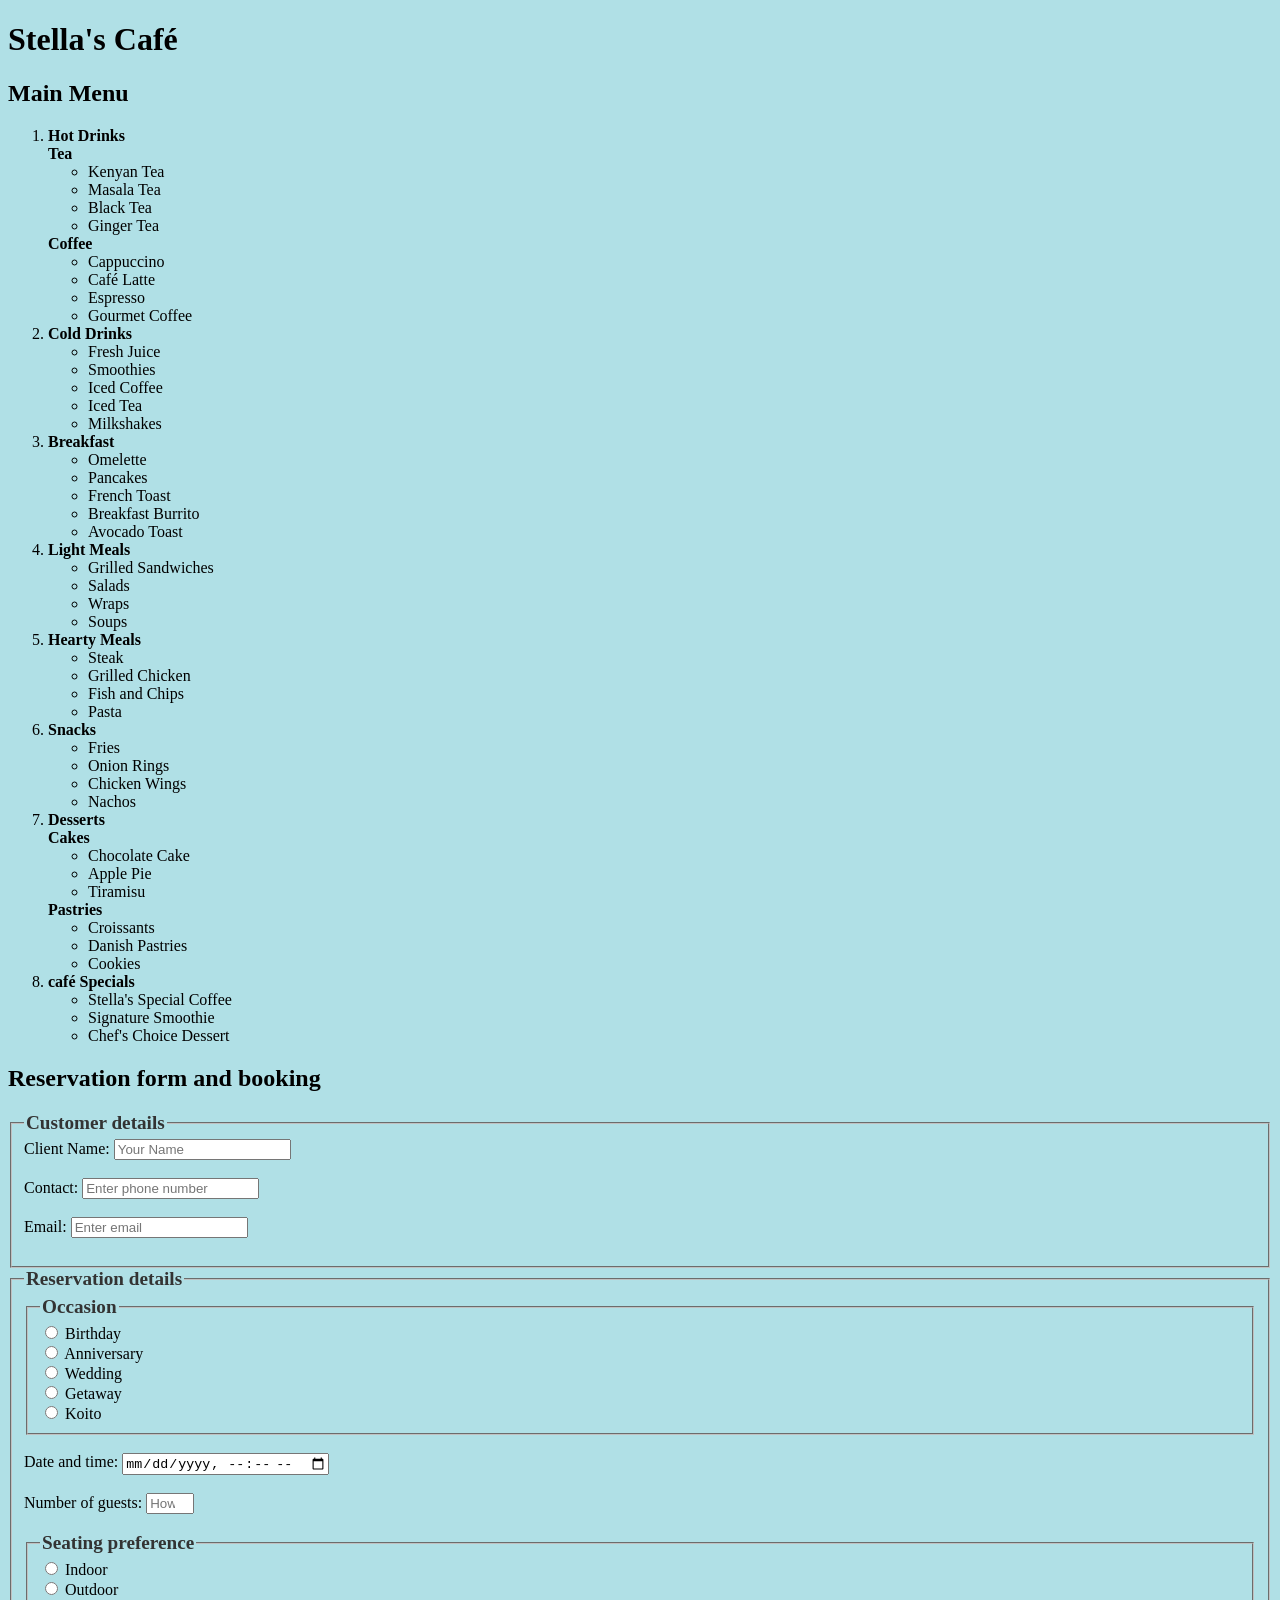
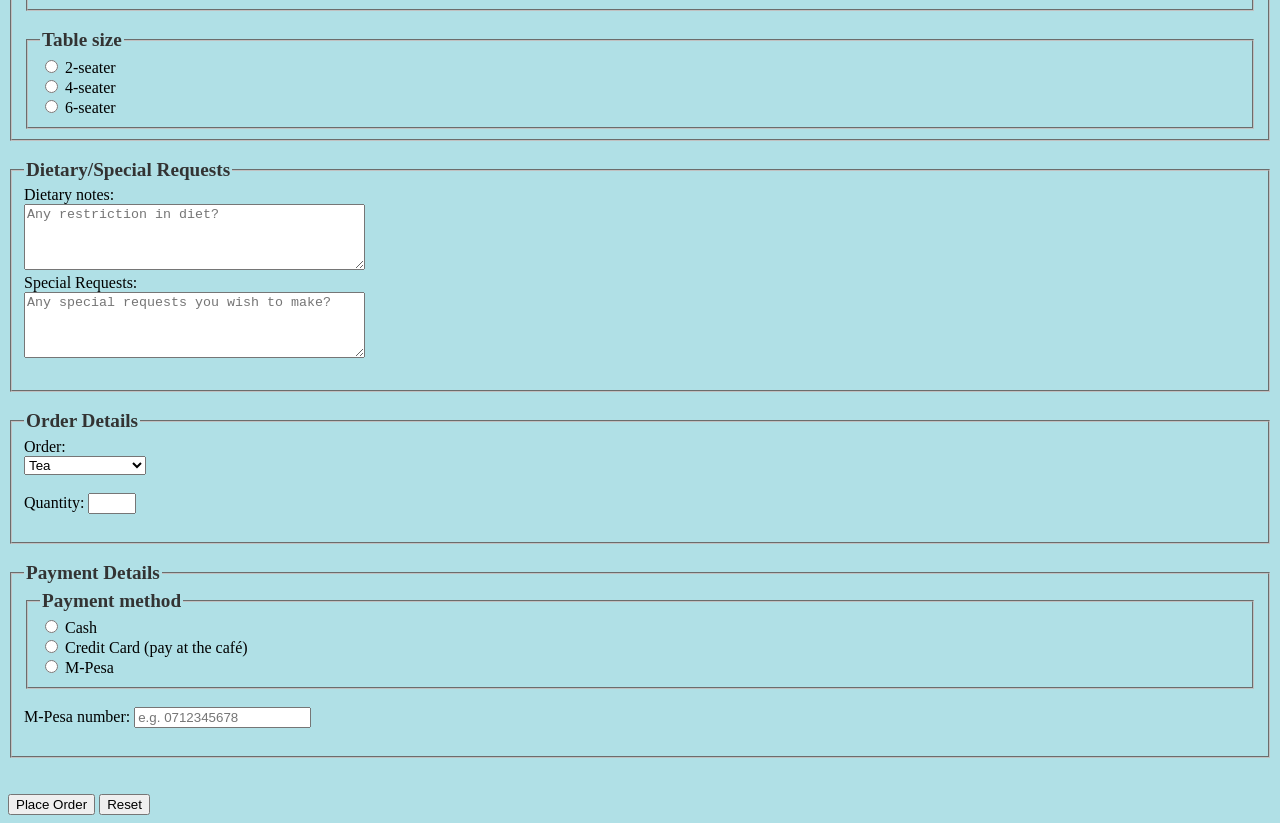
==== MY FIRST WEB/menu.html @ c6f03cbf "added the post method for security added the post method for security" ====
<!DOCTYPE html>
<html lang="en">
<head>
    <meta charset="UTF-8">
    <title>Café Menu</title>
    <link rel = 'stylesheet' href ='menu.css'>
</head>
<body style ="background-color: powderblue">
    <h1 style=" font-family: 'Times New Roman', Times, serif;"><b>Stella's Café</b></h1>
    <h2>Main Menu</h2>
    <ol>
        <li><b>Hot Drinks</b></li>
            <b>Tea</b>
                <ul>
                    <li>Kenyan Tea</li>
                    <li>Masala Tea</li>
                    <li>Black Tea</li>
                    <li>Ginger Tea</li>
                </ul>
            <b>Coffee</b>
                <ul>
                    <li>Cappuccino</li>
                    <li>Café Latte</li>
                    <li>Espresso</li>
                    <li>Gourmet Coffee</li>
                </ul>
        <li><b>Cold Drinks</b></li>
            <ul>
            <li>Fresh Juice</li>
            <li>Smoothies</li>
            <li>Iced Coffee</li>
            <li>Iced Tea</li>
            <li>Milkshakes</li>
            </ul>
        <li><b>Breakfast</b></li>
            <ul>
            <li>Omelette</li>
            <li>Pancakes</li>
            <li>French Toast</li>
            <li>Breakfast Burrito</li>
            <li>Avocado Toast</li>
            </ul>
        <li><b>Light Meals</b></li>
            <ul>
            <li>Grilled Sandwiches</li>
            <li>Salads</li>
            <li>Wraps</li>
            <li>Soups</li>
            </ul>
        <li><b>Hearty Meals</b></li>
            <ul>
            <li>Steak</li>
            <li>Grilled Chicken</li>
            <li>Fish and Chips</li>
            <li>Pasta</li>
            </ul>
        <li><b>Snacks</b></li>
            <ul>
            <li>Fries</li>
            <li>Onion Rings</li>
            <li>Chicken Wings</li>
            <li>Nachos</li>
            </ul>
        <li><b>Desserts</b></li>
          <b>Cakes</b>
            <ul>
            <li>Chocolate Cake</li>
            <li>Apple Pie</li>
            <li>Tiramisu</li>
            </ul>
          <b>Pastries</b>
            <ul>
            <li>Croissants</li>
            <li>Danish Pastries</li>
            <li>Cookies</li>
            </ul>
    
        <li><b>café Specials</b></li>
            <ul>
            <li>Stella's Special Coffee</li>
            <li>Signature Smoothie</li>
            <li>Chef's Choice Dessert</li>
            </ul>
    </ol>
<form method="POST" action="submit_reservation.php">

    <h2>Reservation form and booking</h2>

    <fieldset>
        <legend>Customer details</legend>
        <label for="uname">Client Name:</label>
        <input type="text" id="uname" name="uname" placeholder="Your Name" maxlength="100" required><br><br>

        <label for="contact">Contact:</label>
        <input type="tel" id="contact" name="contact" placeholder="Enter phone number" required><br><br>

        <label for="email">Email:</label>
        <input type="email" id="email" name="email" placeholder="Enter email"><br><br>
    </fieldset>

    <fieldset>
        <legend>Reservation details</legend>
        <fieldset>
            <legend>Occasion</legend>
            <input type="radio" id="birthday" name="occasion" value="birthday">
            <label for="birthday">Birthday</label><br>
            <input type="radio" id="anniversary" name="occasion" value="anniversary">
            <label for="anniversary">Anniversary</label><br>
            <input type="radio" id="wedding" name="occasion" value="wedding">
            <label for="wedding">Wedding</label><br>
            <input type="radio" id="getaway" name="occasion" value="getaway">
            <label for="getaway">Getaway</label><br>
            <input type="radio" id="koito" name="occasion" value="koito">
            <label for="koito">Koito</label><br>
        </fieldset>
        <br>
        <label for="datetime">Date and time:</label>
        <input type="datetime-local" id="datetime" name="datetime" required><br><br>

        <label for="guests">Number of guests:</label>
        <input type="number" id="guests" name="guests" placeholder="How many guests" min="1" max="50" required><br><br>

    
        <fieldset>
            <legend>Seating preference</legend>
            <input type="radio" id="indoor" name="seating" value="indoor">
            <label for="indoor">Indoor</label><br>
            <input type="radio" id="outdoor" name="seating" value="outdoor">
            <label for="outdoor">Outdoor</label><br>
        </fieldset>
        <br>

        <fieldset>
            <legend>Table size</legend>
            <input type="radio" id="seat2" name="table_size" value="2">
            <label for="seat2">2-seater</label><br>
            <input type="radio" id="seat4" name="table_size" value="4">
            <label for="seat4">4-seater</label><br>
            <input type="radio" id="seat6" name="table_size" value="6">
            <label for="seat6">6-seater</label><br>
        </fieldset>
    </fieldset>

    <br>

    <fieldset>
        <legend>Dietary/Special Requests</legend>
        <label for="dietary_notes">Dietary notes:</label><br>
        <textarea id="dietary_notes" name="dietary_notes" cols="40" rows="4" placeholder="Any restriction in diet?"></textarea><br>

        <label for="special_requests">Special Requests:</label><br>
        <textarea id="special_requests" name="special_requests" cols="40" rows="4" placeholder="Any special requests you wish to make?"></textarea><br><br>
    </fieldset>

    <br>

    <fieldset>
        <legend>Order Details</legend>
        <label for="order">Order:</label><br>
        <select name="order" id="order">
            <option value="tea">Tea</option>
            <option value="coffee">Coffee</option>
            <option value="hot_chocolate">Hot Chocolate</option>
            <option value="warm_milk">Warm Milk</option>
            <option value="fresh_juice">Fresh Juice</option>
            <option value="smoothies">Smoothies</option>
            <option value="iced_tea">Iced Tea</option>
            <option value="iced_coffee">Iced Coffee</option>
            <option value="milkshakes">Milkshakes</option>
            <option value="salad">Salad</option>
            <option value="omelette">Omelette</option>
            <option value="pancakes">Pancakes</option>
            <option value="french_toast">French Toast</option>
            <option value="breakfast_burrito">Breakfast Burrito</option>
            <option value="avocado_toast">Avocado Toast</option>
        </select><br><br>

        <label for="quantity">Quantity:</label>
        <input type="number" id="quantity" name="quantity" min="1" max="10"><br><br>
    </fieldset>

    <br>

    <fieldset>
        <legend>Payment Details</legend>

        
        <fieldset>
            <legend>Payment method</legend>
            <input type="radio" id="cash" name="payment_method" value="cash">
            <label for="cash">Cash</label><br>
            <input type="radio" id="credit_card" name="payment_method" value="credit_card">
            <label for="credit_card">Credit Card (pay at the café)</label><br>
            <input type="radio" id="mpesa" name="payment_method" value="mpesa">
            <label for="mpesa">M-Pesa</label><br>
        </fieldset>
        <br>

        
        <label for="mpesa_number">M-Pesa number:</label>
        <input type="tel" id="mpesa_number" name="mpesa_number" placeholder="e.g. 0712345678"
               maxlength="10" pattern="0[17][0-9]{8}"><br><br>
    </fieldset>

    <br><br>
    <input type="submit" value="Place Order">
    <button type="reset">Reset</button>
</form>
---- MY FIRST WEB/menu.css ----
fieldset legend{
    font-weight: bold;
    font-size: 1.2em;
    color: #333;
}
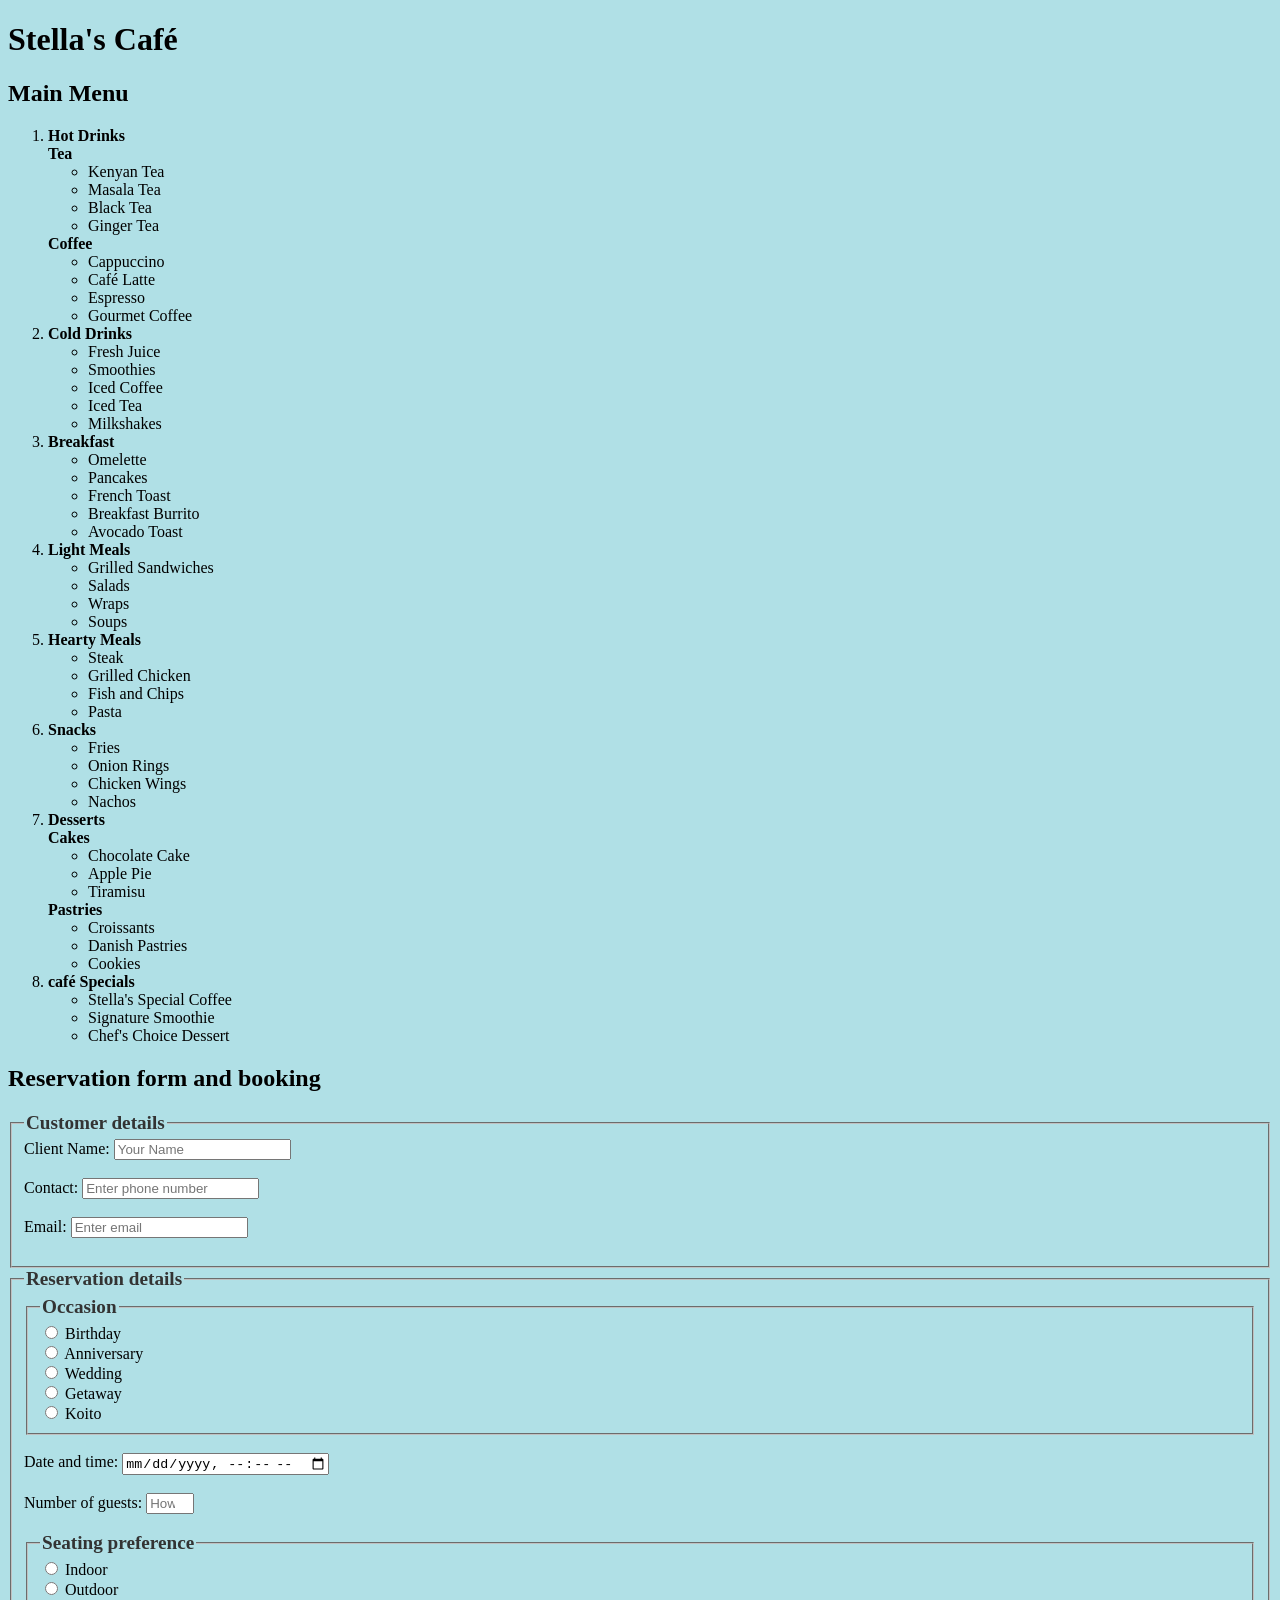
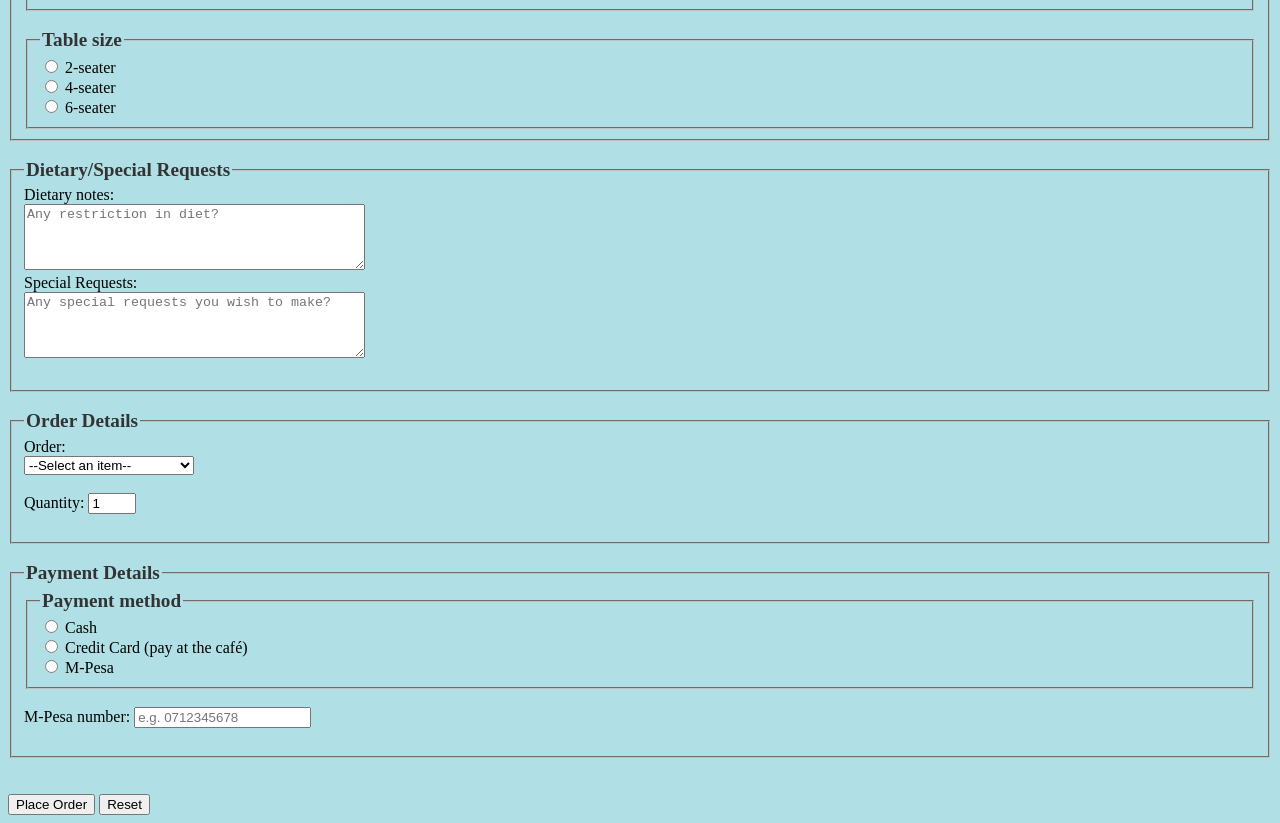
==== commit 79ce5ff4: "added an option reequire under the order form" ====
--- a/MY FIRST WEB/menu.html
+++ b/MY FIRST WEB/menu.html
@@ -157,26 +157,78 @@
     <fieldset>
         <legend>Order Details</legend>
         <label for="order">Order:</label><br>
-        <select name="order" id="order">
-            <option value="tea">Tea</option>
-            <option value="coffee">Coffee</option>
-            <option value="hot_chocolate">Hot Chocolate</option>
-            <option value="warm_milk">Warm Milk</option>
-            <option value="fresh_juice">Fresh Juice</option>
+        <select name="order" id="order" required>
+            <option value="">--Select an item--</option>
+            <optgroup label="Hot Drinks">
+                <option value="kenyan_tea">Kenyan Tea</option>
+                <option value="masala_tea">Masala Tea</option>
+                <option value="black_tea">Black Tea</option>
+                <option value="ginger_tea">Ginger Tea</option>
+                <option value="cappuccino">Cappuccino</option>
+                <option value="cafe_latte">Café Latte</option>
+                <option value="espresso">Espresso</option>
+                <option value="gourmet_coffee">Gourmet Coffee</option>
+                <option value ="hot_chocolate">Hot Chocolate</option>
+            </optgroup>
+            
+            <optgroup label="Cold Drinks">
+                <option value="fresh_juice">Fresh Juice</option>
             <option value="smoothies">Smoothies</option>
             <option value="iced_tea">Iced Tea</option>
             <option value="iced_coffee">Iced Coffee</option>
             <option value="milkshakes">Milkshakes</option>
+            </optgroup> 
+            
+            <optgroup label="Breakfast">
             <option value="salad">Salad</option>
             <option value="omelette">Omelette</option>
             <option value="pancakes">Pancakes</option>
             <option value="french_toast">French Toast</option>
             <option value="breakfast_burrito">Breakfast Burrito</option>
             <option value="avocado_toast">Avocado Toast</option>
+            </optgroup>
+            
+            <optgroup label="Light Meals">
+                <option value="grilled_sandwiches">Grilled Sandwiches</option>
+                <option value="salads">Salads</option>
+                <option value="wraps">Wraps</option>
+                <option value="soups">Soups</option>
+            </optgroup>
+            
+            <optgroup label="Hearty Meals">
+                <option value="steak">Steak</option>
+                <option value="grilled_chicken">Grilled Chicken</option>
+                <option value="fish_and_chips">Fish and Chips</option>
+                <option value="pasta">Pasta</option>
+            </optgroup>
+            
+            <optgroup label="Snacks">
+                <option value="fries">Fries</option>
+                <option value="onion_rings">Onion Rings</option>
+                <option value="chicken_wings">Chicken Wings</option>
+                <option value="nachos">Nachos</option>
+            </optgroup>
+            
+            <optgroup label="Desserts">
+                <option value="chocolate_cake">Chocolate Cake</option>
+                <option value="apple_pie">Apple Pie</option>
+                <option value="tiramisu">Tiramisu</option>
+                <option value="croissants">Croissants</option>
+                <option value="danish_pastries">Danish Pastries</option>
+                <option value="cookies">Cookies</option>
+
+            </optgroup>
+            
+            <optgroup label="Café Specials">
+                <option value="special_coffee">Stella's Special Coffee</option>
+                <option value="signature_smoothie">Signature Smoothie</option>
+                <option value="chefs_choice_dessert">Chef's Choice Dessert</option>
+            </optgroup>
+
         </select><br><br>
 
         <label for="quantity">Quantity:</label>
-        <input type="number" id="quantity" name="quantity" min="1" max="10"><br><br>
+        <input type="number" id="quantity" name="quantity" min="1" max="10" value="1"><br><br>
     </fieldset>
 
     <br>
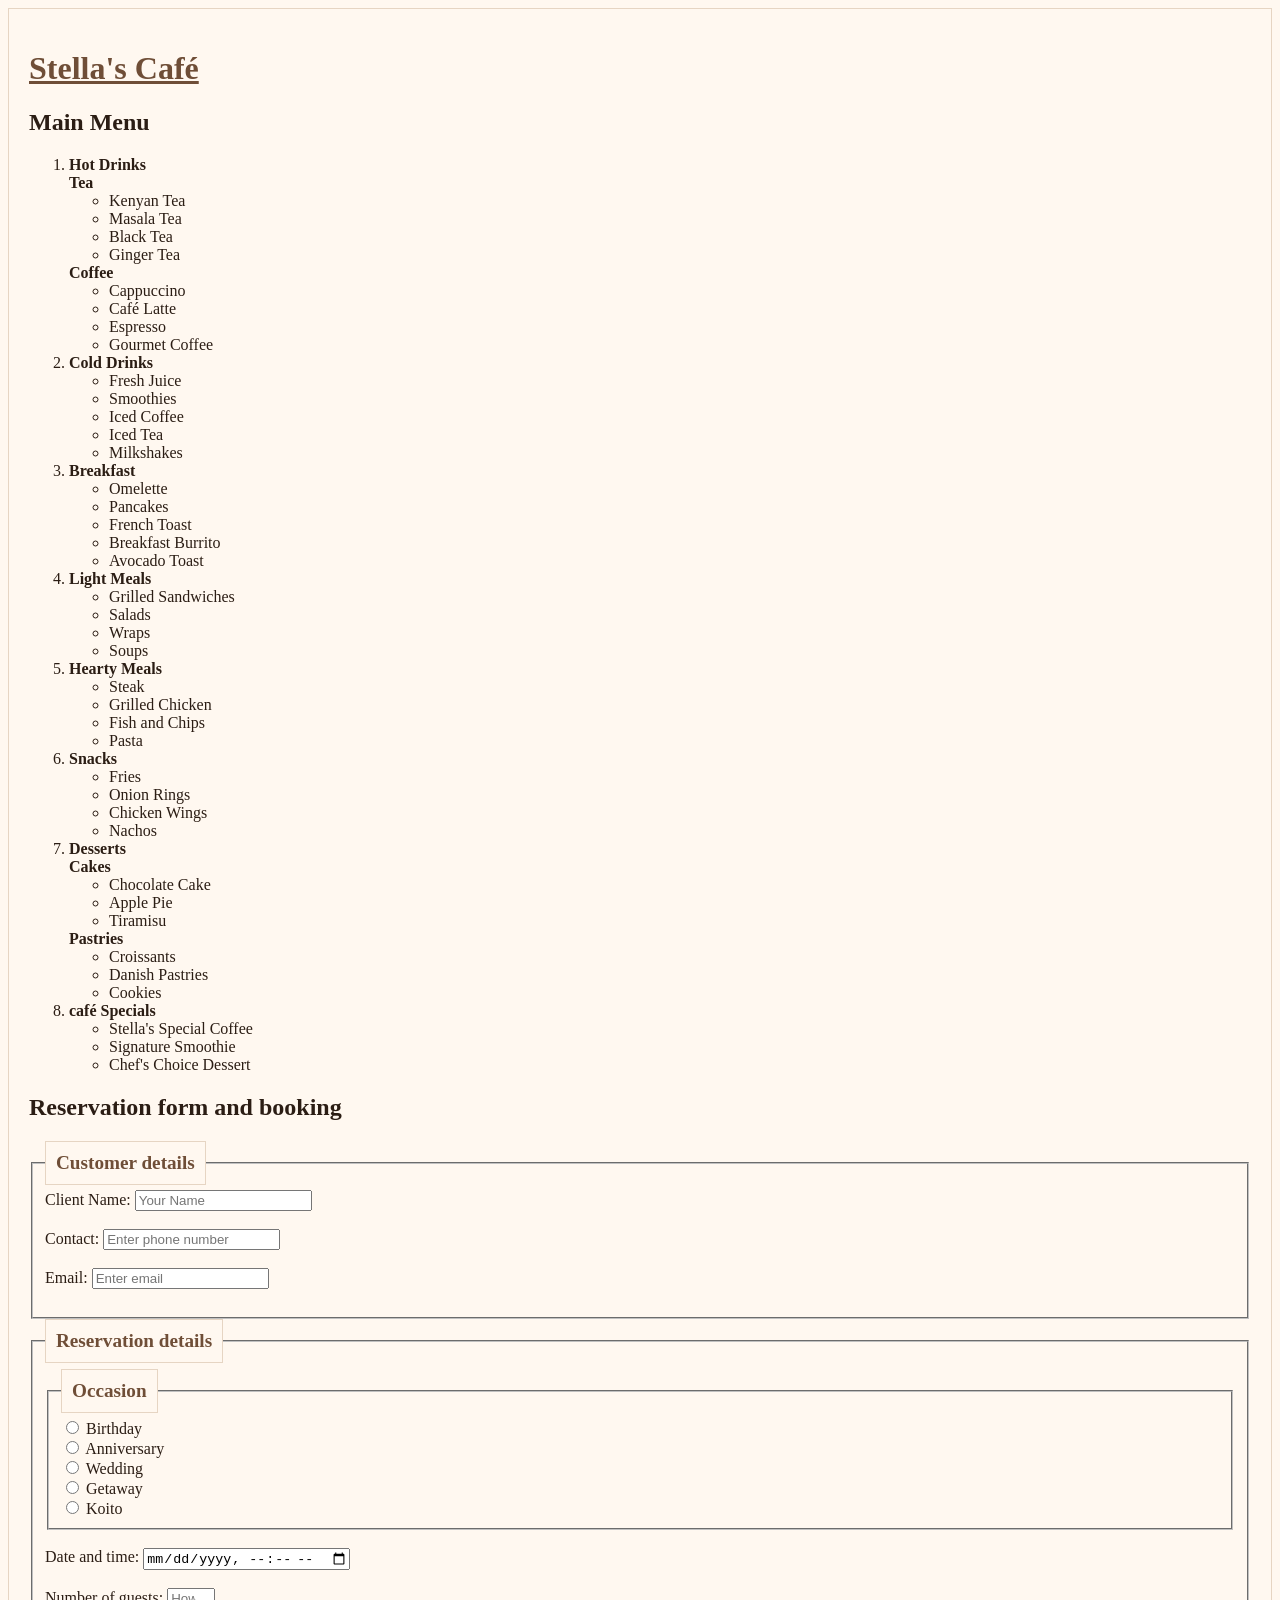
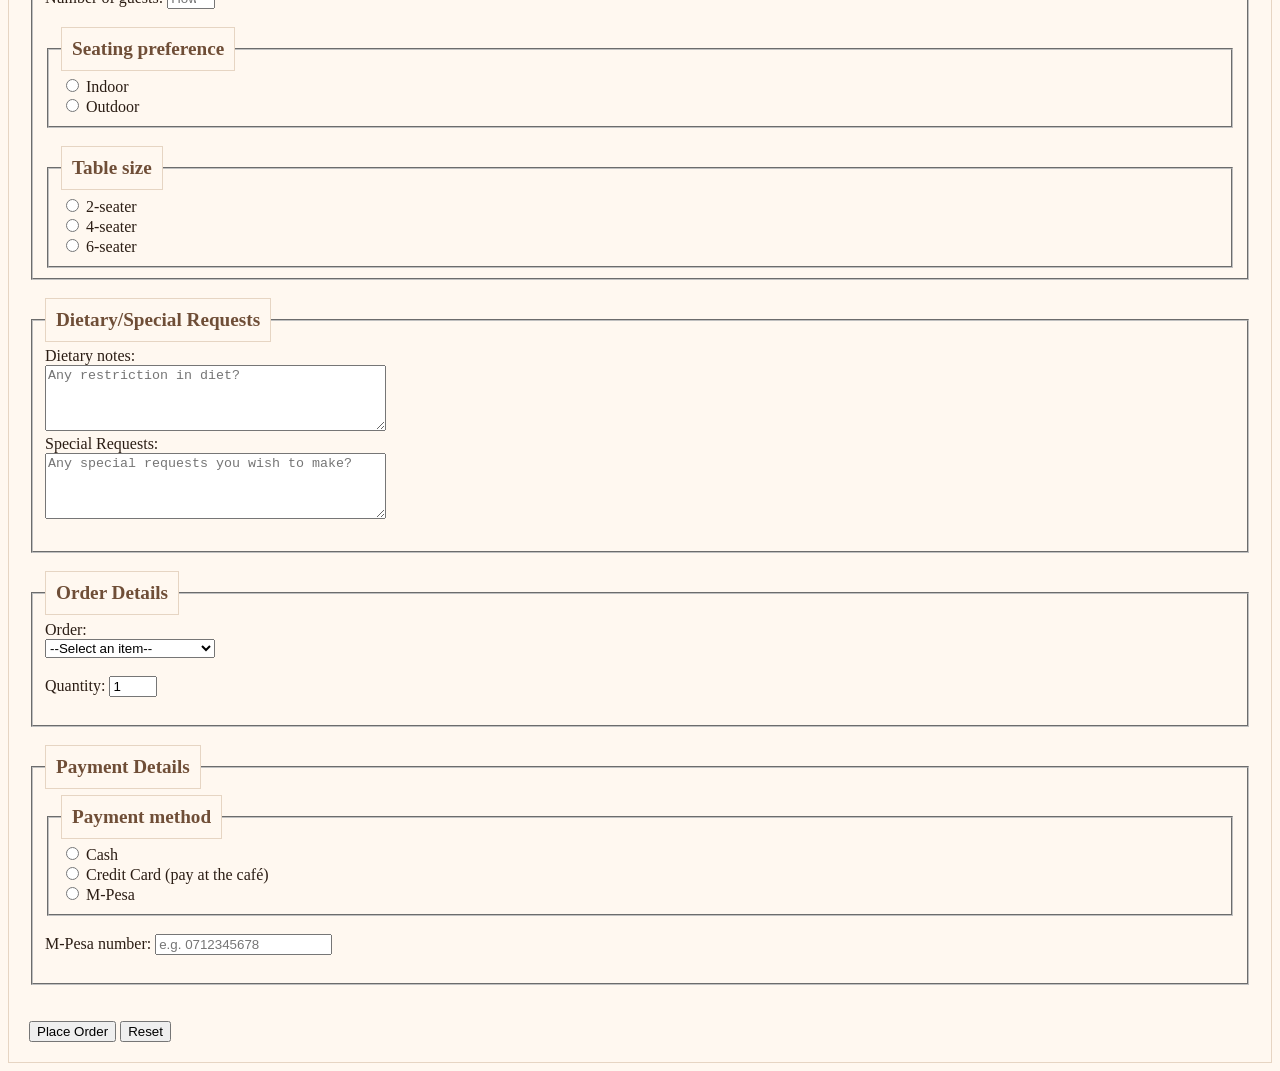
==== commit 080372ae: "started to build on css" ====
--- a/MY FIRST WEB/menu.html
+++ b/MY FIRST WEB/menu.html
@@ -5,8 +5,8 @@
     <title>Café Menu</title>
     <link rel = 'stylesheet' href ='menu.css'>
 </head>
-<body style ="background-color: powderblue">
-    <h1 style=" font-family: 'Times New Roman', Times, serif;"><b>Stella's Café</b></h1>
+<body class="body">
+    <h1 class="header"><b>Stella's Café</b></h1>
     <h2>Main Menu</h2>
     <ol>
         <li><b>Hot Drinks</b></li>
--- a/MY FIRST WEB/menu.css
+++ b/MY FIRST WEB/menu.css
@@ -2,4 +2,22 @@
     font-weight: bold;
     font-size: 1.2em;
     color: #333;
+    border: 1px solid #E6D5C3;
+    padding: 10px;
+    color: #6F4E37;
+    
+}
+.body{
+    background-color: #FFF8F0;
+    color: #2B1D14;
+    border: 1px solid #E6D5C3;
+    font-size: 16px;
+    padding: 20px;
+
+}
+.header{
+    color:#6F4E37;
+    text-decoration: underline;
+    font-family:Georgia, 'Times New Roman', Times, serif;
+
 }
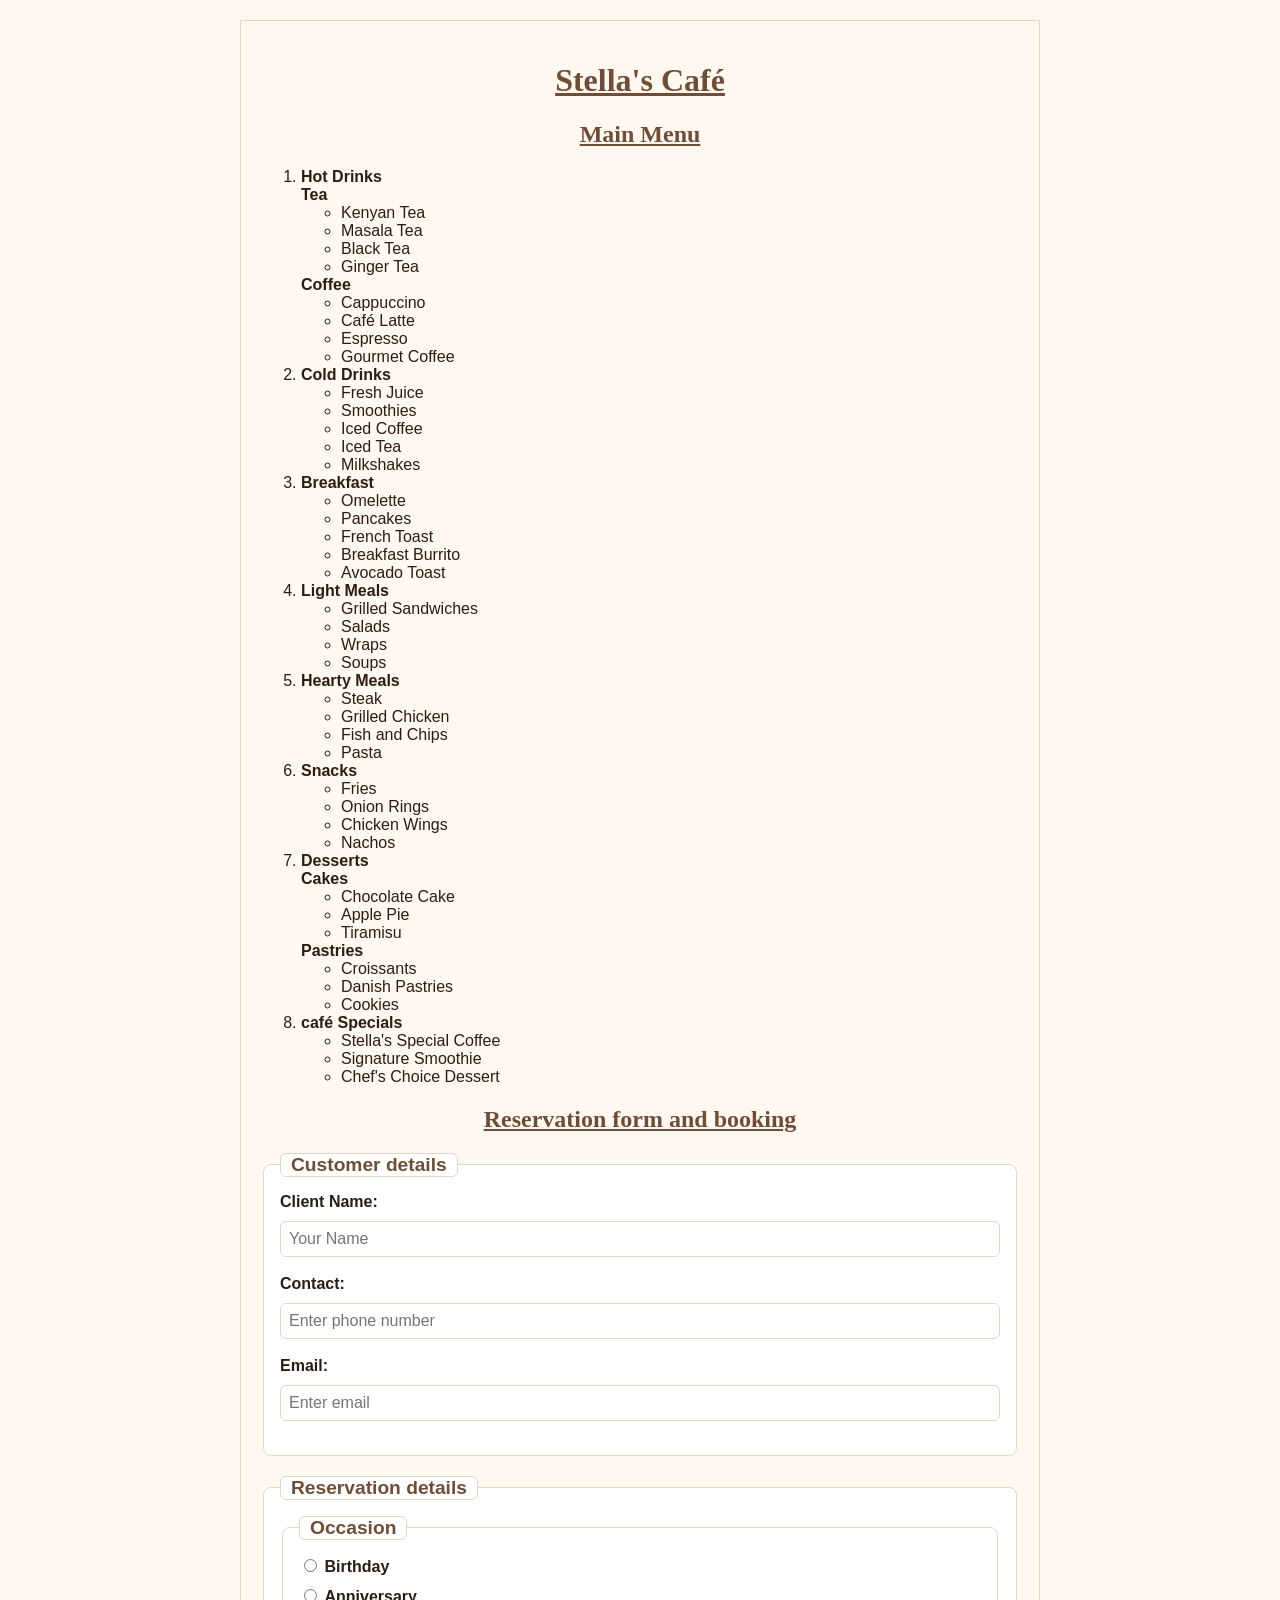
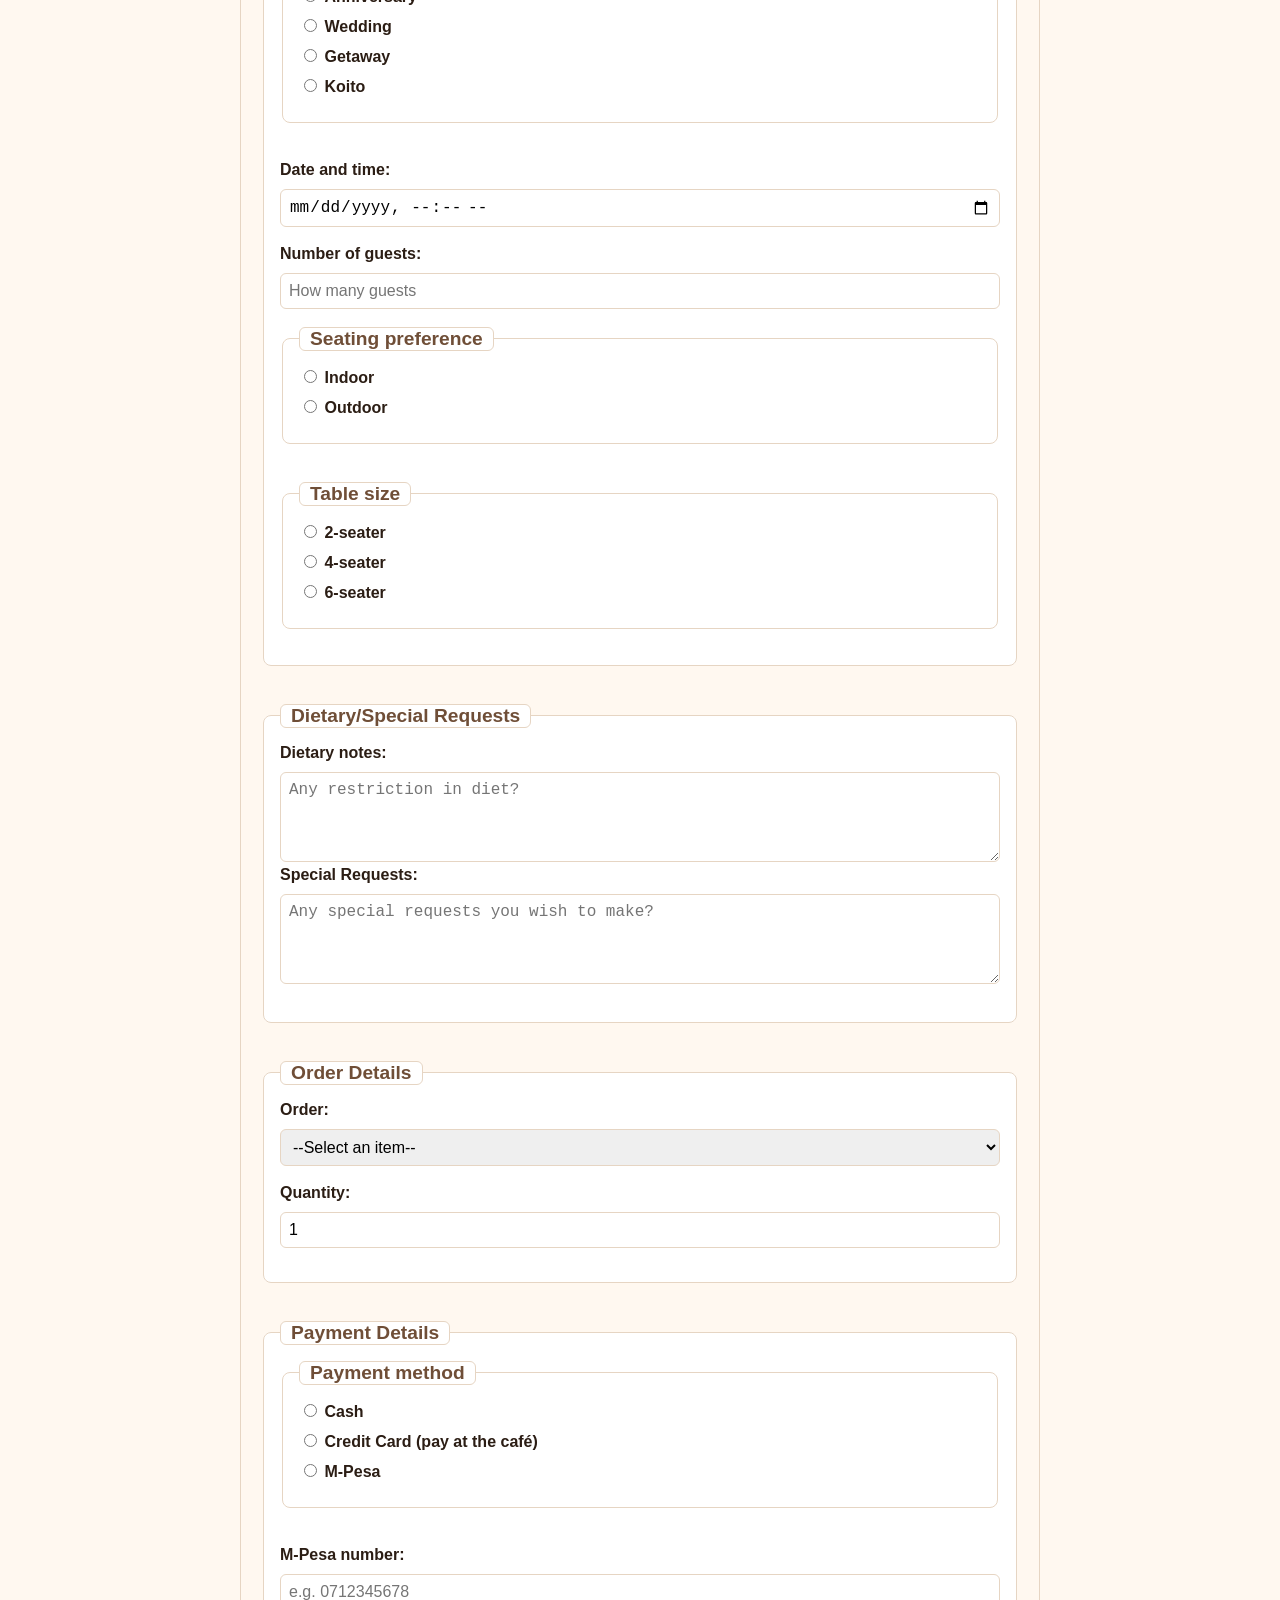
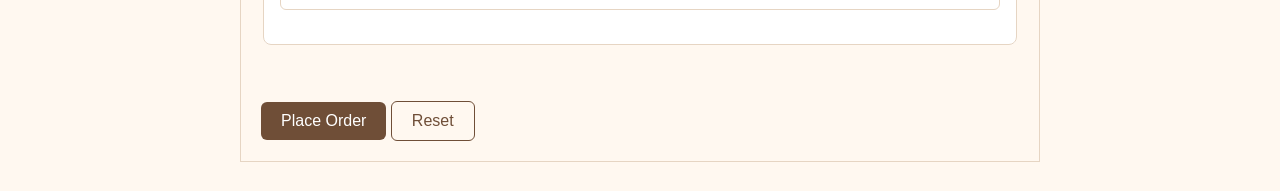
==== commit a1e0878e: "implemented more css syntaxes" ====
--- a/MY FIRST WEB/menu.html
+++ b/MY FIRST WEB/menu.html
@@ -5,8 +5,10 @@
     <title>Café Menu</title>
     <link rel = 'stylesheet' href ='menu.css'>
 </head>
-<body class="body">
-    <h1 class="header"><b>Stella's Café</b></h1>
+<body>
+    <header>
+        <h1><b>Stella's Café</b></h1>
+    </header>
     <h2>Main Menu</h2>
     <ol>
         <li><b>Hot Drinks</b></li>
@@ -82,6 +84,7 @@
             <li>Chef's Choice Dessert</li>
             </ul>
     </ol>
+</form>
 <form method="POST" action="submit_reservation.php">
 
     <h2>Reservation form and booking</h2>
@@ -255,6 +258,6 @@
     </fieldset>
 
     <br><br>
-    <input type="submit" value="Place Order">
+    <button type="submit">Place Order</button>
     <button type="reset">Reset</button>
 </form>
--- a/MY FIRST WEB/menu.css
+++ b/MY FIRST WEB/menu.css
@@ -1,23 +1,117 @@
-fieldset legend{
+* {
+    box-sizing: border-box;
+}
+
+fieldset legend {
     font-weight: bold;
     font-size: 1.2em;
-    color: #333;
     border: 1px solid #E6D5C3;
-    padding: 10px;
+    border-radius: 6px;
+    background-color: white;
+    padding: 0 10px;
     color: #6F4E37;
-    
 }
-.body{
+fieldset
+{background-color: white;
+    border: 1px solid #E6D5C3;
+    border-radius: 8px;
+    padding:16px;
+    margin-bottom: 20px;
+}
+
+body {
     background-color: #FFF8F0;
     color: #2B1D14;
     border: 1px solid #E6D5C3;
     font-size: 16px;
     padding: 20px;
+    max-width: 800px;
+    margin: 20px auto;
+   font-family:Arial, Helvetica, sans-serif;
+}
 
-}
-.header{
+h1,h2 {
     color:#6F4E37;
     text-decoration: underline;
     font-family:Georgia, 'Times New Roman', Times, serif;
+    text-align: center;
+}
 
-}+
+
+button {
+    background-color: #6F4E37;
+    color: white;
+    border: none;
+    padding: 10px 20px;
+    text-align: center;
+    text-decoration: none;
+    display: inline-block;
+    font-size: 16px;
+    margin-top: 4px 2px;
+    margin-bottom: 4px 2px;
+    cursor: pointer;
+}
+
+button:hover {
+background-color: #5A3E2B;
+}
+label {
+    display: inline-block;
+    margin-bottom: 10px;
+    font-weight: bold;
+}
+
+
+input[type="text"],
+input[type="tel"],
+input[type="email"],
+input[type="number"],
+input[type="datetime-local"],
+select,
+textarea {
+    width: 100%;
+    padding: 8px;
+    border: 1px solid #E6D5C3;
+    border-radius: 6px;
+    font-size: 16px;
+}
+
+input:focus,
+select:focus,
+textarea:focus {
+    outline: none;
+    border-color: #C68B59;
+}
+
+input[type="submit"],
+button {
+    background-color: #6F4E37;
+    color: white;
+    border: none;
+    border-radius: 6px;
+    padding: 10px 20px;
+    font-size: 16px;
+    cursor: pointer;
+}
+
+input[type="submit"]:hover,
+button:hover {
+    background-color: #C68B59;
+}
+
+button[type="reset"] {
+    background-color: transparent;
+    color: #6F4E37;
+    border: 1px solid #6F4E37;
+}
+
+hr {
+    border: none;
+    border-top: 1px solid #E6D5C3;
+}
+
+body > p {
+    text-align: center;
+    color: #6F4E37;
+}
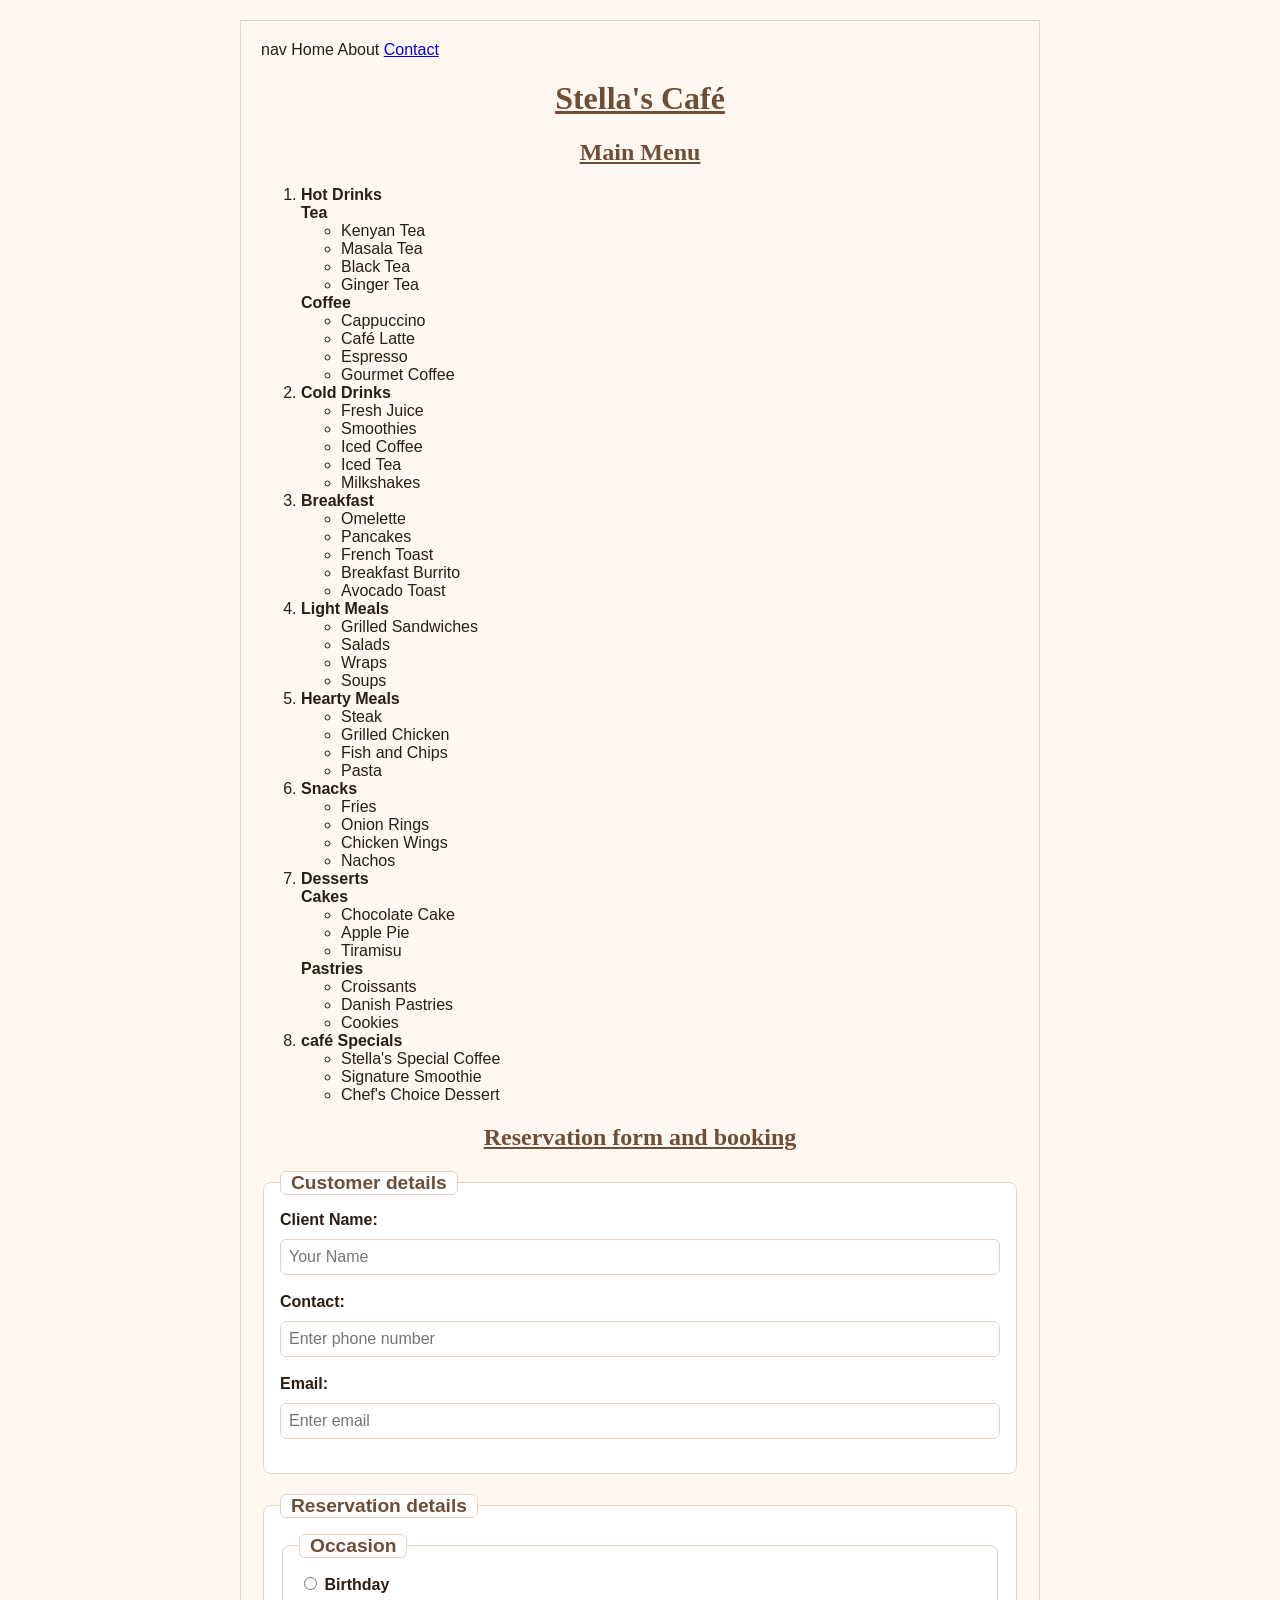
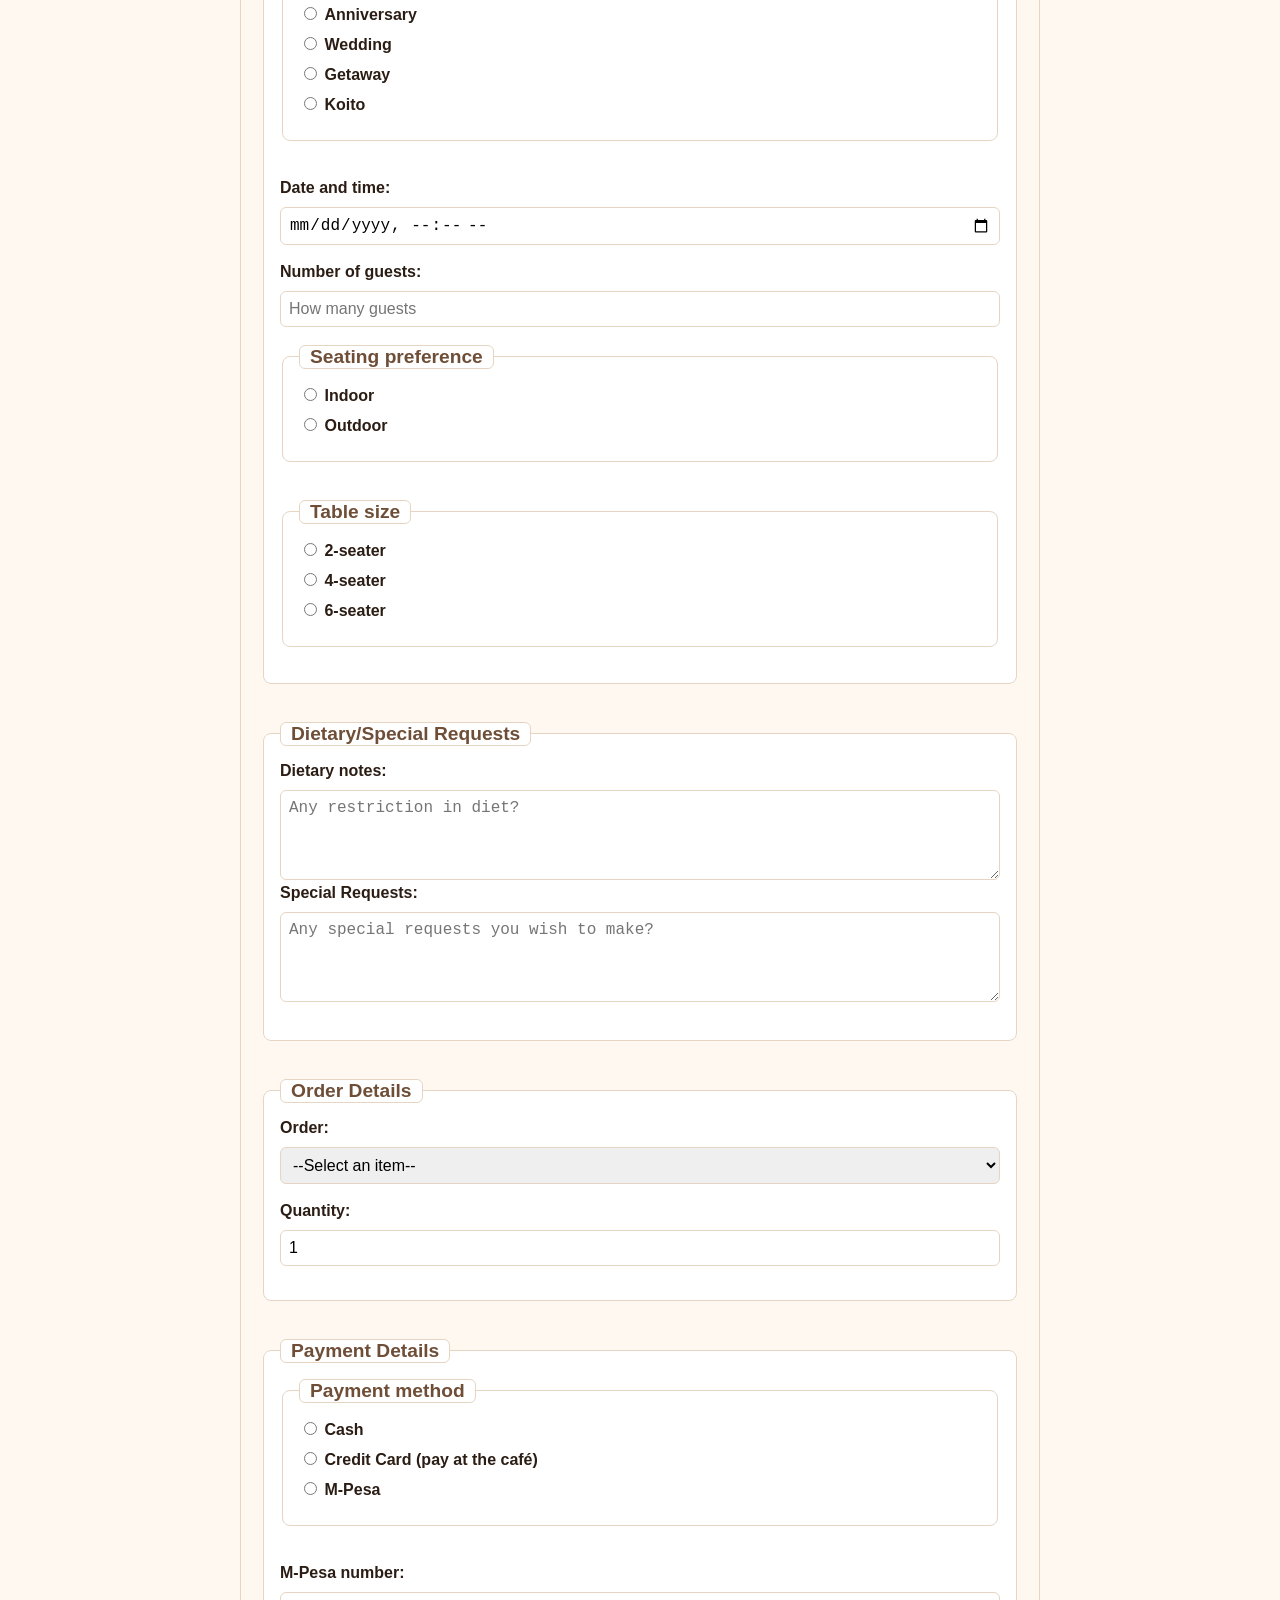
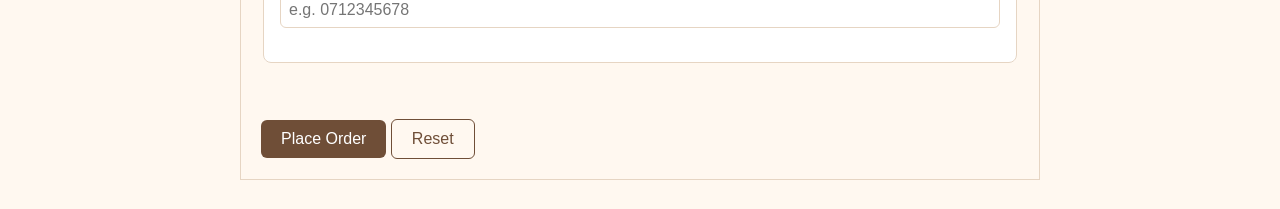
==== commit 2ad14cf7: "Update menu.html" ====
--- a/MY FIRST WEB/menu.html
+++ b/MY FIRST WEB/menu.html
@@ -6,6 +6,10 @@
     <link rel = 'stylesheet' href ='menu.css'>
 </head>
 <body>
+    nav
+    <a herf ="#" Home>Home</a>
+    <a herf = "#"About>About</a>
+    <a href ="#"Contact>Contact</a>
     <header>
         <h1><b>Stella's Café</b></h1>
     </header>
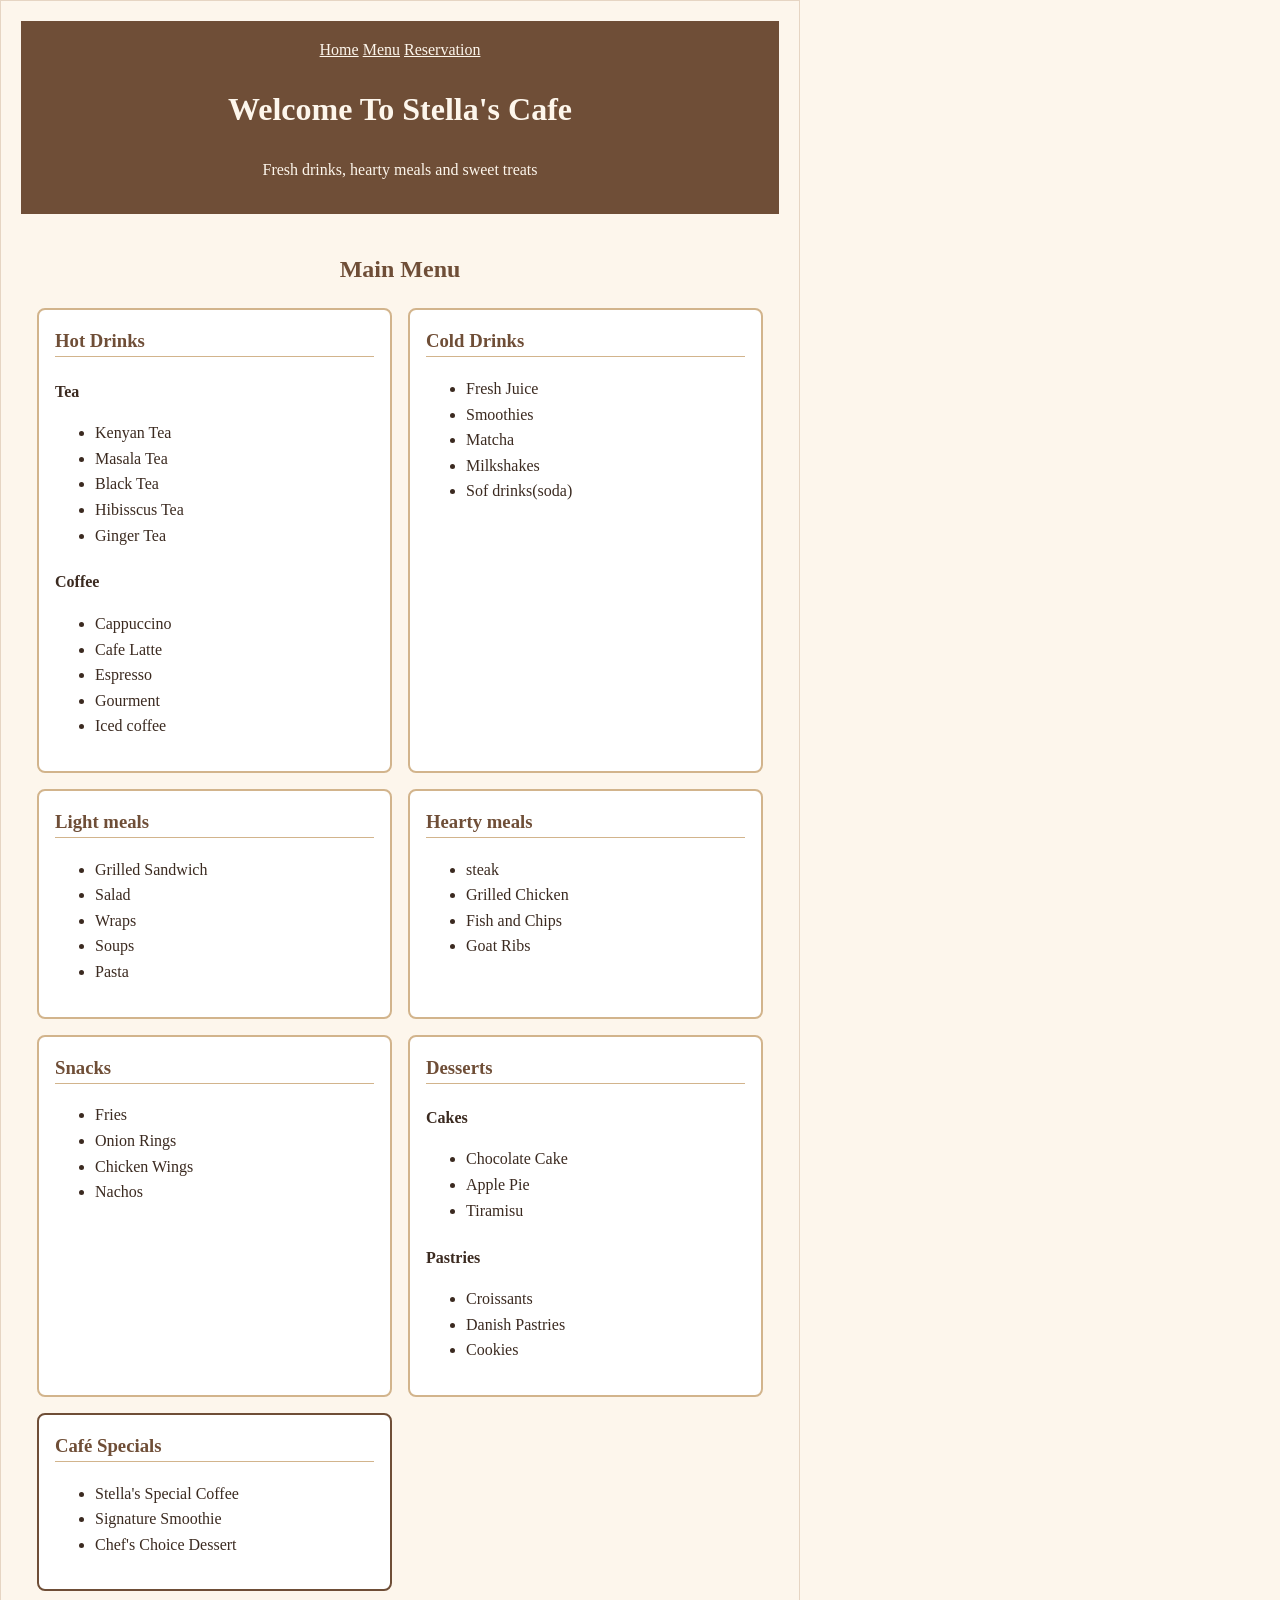
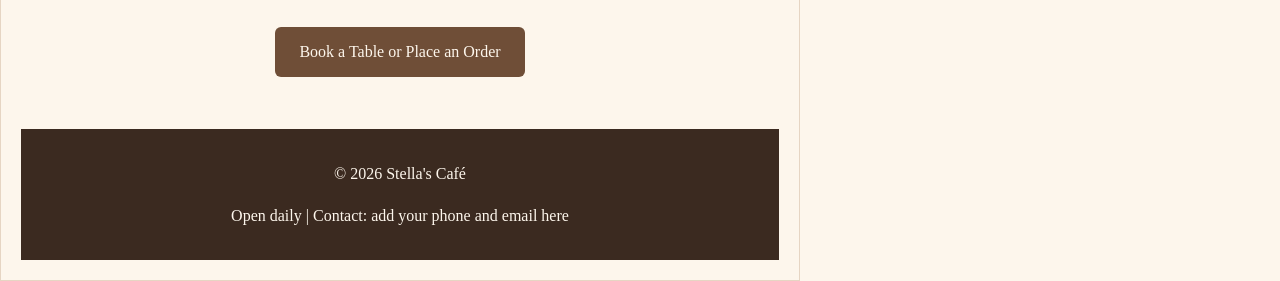
==== commit d96f619d: "Update reservation form and menu pages Co-authored-by: Copilot <223556219+Copilot@users.noreply.gith" ====
--- a/MY FIRST WEB/menu.html
+++ b/MY FIRST WEB/menu.html
@@ -2,266 +2,117 @@
 <html lang="en">
 <head>
     <meta charset="UTF-8">
+    <meta name = "viewport" content ="width=device-width,initial-scale=1.0">
     <title>Café Menu</title>
     <link rel = 'stylesheet' href ='menu.css'>
 </head>
 <body>
-    nav
-    <a herf ="#" Home>Home</a>
-    <a herf = "#"About>About</a>
-    <a href ="#"Contact>Contact</a>
-    <header>
-        <h1><b>Stella's Café</b></h1>
+    <header class ="site-header">
+        <nav class = "main-nav">
+            <a href ="index.html">Home</a>
+            <a href = "menu.html">Menu</a>
+            <a href ="reservation.html">Reservation</a>
+        </nav>
+        <h1>Welcome To Stella's Cafe</h1>
+        <p class="tagline">Fresh drinks, hearty meals and sweet treats</p>
     </header>
-    <h2>Main Menu</h2>
-    <ol>
-        <li><b>Hot Drinks</b></li>
-            <b>Tea</b>
+    <main>
+        <h2>Main Menu</h2>
+        <div class="menu-grid">
+            <section class="menu-card">
+                <h3>Hot Drinks</h3>
+                <h4>Tea</h4>
                 <ul>
                     <li>Kenyan Tea</li>
                     <li>Masala Tea</li>
                     <li>Black Tea</li>
+                    <li>Hibisscus Tea</li>
                     <li>Ginger Tea</li>
                 </ul>
-            <b>Coffee</b>
+                <h4>Coffee</h4>
                 <ul>
                     <li>Cappuccino</li>
-                    <li>Café Latte</li>
+                    <li>Cafe Latte</li>
                     <li>Espresso</li>
-                    <li>Gourmet Coffee</li>
+                    <li>Gourment</li>
+                    <li>Iced coffee</li>
                 </ul>
-        <li><b>Cold Drinks</b></li>
-            <ul>
-            <li>Fresh Juice</li>
-            <li>Smoothies</li>
-            <li>Iced Coffee</li>
-            <li>Iced Tea</li>
-            <li>Milkshakes</li>
-            </ul>
-        <li><b>Breakfast</b></li>
-            <ul>
-            <li>Omelette</li>
-            <li>Pancakes</li>
-            <li>French Toast</li>
-            <li>Breakfast Burrito</li>
-            <li>Avocado Toast</li>
-            </ul>
-        <li><b>Light Meals</b></li>
-            <ul>
-            <li>Grilled Sandwiches</li>
-            <li>Salads</li>
-            <li>Wraps</li>
-            <li>Soups</li>
-            </ul>
-        <li><b>Hearty Meals</b></li>
-            <ul>
-            <li>Steak</li>
-            <li>Grilled Chicken</li>
-            <li>Fish and Chips</li>
-            <li>Pasta</li>
-            </ul>
-        <li><b>Snacks</b></li>
-            <ul>
-            <li>Fries</li>
-            <li>Onion Rings</li>
-            <li>Chicken Wings</li>
-            <li>Nachos</li>
-            </ul>
-        <li><b>Desserts</b></li>
-          <b>Cakes</b>
-            <ul>
-            <li>Chocolate Cake</li>
-            <li>Apple Pie</li>
-            <li>Tiramisu</li>
-            </ul>
-          <b>Pastries</b>
-            <ul>
-            <li>Croissants</li>
-            <li>Danish Pastries</li>
-            <li>Cookies</li>
-            </ul>
-    
-        <li><b>café Specials</b></li>
-            <ul>
-            <li>Stella's Special Coffee</li>
-            <li>Signature Smoothie</li>
-            <li>Chef's Choice Dessert</li>
-            </ul>
-    </ol>
-</form>
-<form method="POST" action="submit_reservation.php">
+            </section>
+            <section class="menu-card">
+                <h3>Cold Drinks</h3>
+                <ul>
+                    <li>Fresh Juice</li>
+                    <li>Smoothies</li>
+                    <li>Matcha</li>
+                    <li>Milkshakes</li>
+                    <li>Sof drinks(soda)</li>
+                </ul>
+            </section>
+            <section class ="menu-card">
+                <h3>Light meals</h3>
+                <ul>
+                    <li>Grilled Sandwich</li>
+                    <li>Salad</li>
+                    <li>Wraps</li>
+                    <li>Soups</li>
+                    <li>Pasta</li>
+                </ul>
+            </section>
+            <section class="menu-card">
+                <h3>Hearty meals</h3>
+                <ul>
+                    <li>steak</li>
+                    <li>Grilled Chicken</li>
+                    <li>Fish and Chips</li>
+                    <li>Goat Ribs</li>
+                </ul>
+            </section>
+             <section class="menu-card">
+                <h3>Snacks</h3>
+                <ul>
+                    <li>Fries</li>
+                    <li>Onion Rings</li>
+                    <li>Chicken Wings</li>
+                    <li>Nachos</li>
+                </ul>
+            </section>
 
-    <h2>Reservation form and booking</h2>
+            <section class="menu-card">
+                <h3>Desserts</h3>
+                <h4>Cakes</h4>
+                <ul>
+                    <li>Chocolate Cake</li>
+                    <li>Apple Pie</li>
+                    <li>Tiramisu</li>
+                </ul>
+                <h4>Pastries</h4>
+                <ul>
+                    <li>Croissants</li>
+                    <li>Danish Pastries</li>
+                    <li>Cookies</li>
+                </ul>
+            </section>
 
-    <fieldset>
-        <legend>Customer details</legend>
-        <label for="uname">Client Name:</label>
-        <input type="text" id="uname" name="uname" placeholder="Your Name" maxlength="100" required><br><br>
+            <section class="menu-card special">
+                <h3>Café Specials</h3>
+                <ul>
+                    <li>Stella's Special Coffee</li>
+                    <li>Signature Smoothie</li>
+                    <li>Chef's Choice Dessert</li>
+                </ul>
+            </section>
 
-        <label for="contact">Contact:</label>
-        <input type="tel" id="contact" name="contact" placeholder="Enter phone number" required><br><br>
+        </div>
 
-        <label for="email">Email:</label>
-        <input type="email" id="email" name="email" placeholder="Enter email"><br><br>
-    </fieldset>
+        <p class="cta">
+            <a class="button" href="reservation.html">Book a Table or Place an Order</a>
+        </p>
+    </main>
 
-    <fieldset>
-        <legend>Reservation details</legend>
-        <fieldset>
-            <legend>Occasion</legend>
-            <input type="radio" id="birthday" name="occasion" value="birthday">
-            <label for="birthday">Birthday</label><br>
-            <input type="radio" id="anniversary" name="occasion" value="anniversary">
-            <label for="anniversary">Anniversary</label><br>
-            <input type="radio" id="wedding" name="occasion" value="wedding">
-            <label for="wedding">Wedding</label><br>
-            <input type="radio" id="getaway" name="occasion" value="getaway">
-            <label for="getaway">Getaway</label><br>
-            <input type="radio" id="koito" name="occasion" value="koito">
-            <label for="koito">Koito</label><br>
-        </fieldset>
-        <br>
-        <label for="datetime">Date and time:</label>
-        <input type="datetime-local" id="datetime" name="datetime" required><br><br>
+    <footer class="site-footer">
+        <p>&copy; 2026 Stella's Café</p>
+        <p>Open daily | Contact: add your phone and email here</p>
+    </footer>
 
-        <label for="guests">Number of guests:</label>
-        <input type="number" id="guests" name="guests" placeholder="How many guests" min="1" max="50" required><br><br>
-
-    
-        <fieldset>
-            <legend>Seating preference</legend>
-            <input type="radio" id="indoor" name="seating" value="indoor">
-            <label for="indoor">Indoor</label><br>
-            <input type="radio" id="outdoor" name="seating" value="outdoor">
-            <label for="outdoor">Outdoor</label><br>
-        </fieldset>
-        <br>
-
-        <fieldset>
-            <legend>Table size</legend>
-            <input type="radio" id="seat2" name="table_size" value="2">
-            <label for="seat2">2-seater</label><br>
-            <input type="radio" id="seat4" name="table_size" value="4">
-            <label for="seat4">4-seater</label><br>
-            <input type="radio" id="seat6" name="table_size" value="6">
-            <label for="seat6">6-seater</label><br>
-        </fieldset>
-    </fieldset>
-
-    <br>
-
-    <fieldset>
-        <legend>Dietary/Special Requests</legend>
-        <label for="dietary_notes">Dietary notes:</label><br>
-        <textarea id="dietary_notes" name="dietary_notes" cols="40" rows="4" placeholder="Any restriction in diet?"></textarea><br>
-
-        <label for="special_requests">Special Requests:</label><br>
-        <textarea id="special_requests" name="special_requests" cols="40" rows="4" placeholder="Any special requests you wish to make?"></textarea><br><br>
-    </fieldset>
-
-    <br>
-
-    <fieldset>
-        <legend>Order Details</legend>
-        <label for="order">Order:</label><br>
-        <select name="order" id="order" required>
-            <option value="">--Select an item--</option>
-            <optgroup label="Hot Drinks">
-                <option value="kenyan_tea">Kenyan Tea</option>
-                <option value="masala_tea">Masala Tea</option>
-                <option value="black_tea">Black Tea</option>
-                <option value="ginger_tea">Ginger Tea</option>
-                <option value="cappuccino">Cappuccino</option>
-                <option value="cafe_latte">Café Latte</option>
-                <option value="espresso">Espresso</option>
-                <option value="gourmet_coffee">Gourmet Coffee</option>
-                <option value ="hot_chocolate">Hot Chocolate</option>
-            </optgroup>
-            
-            <optgroup label="Cold Drinks">
-                <option value="fresh_juice">Fresh Juice</option>
-            <option value="smoothies">Smoothies</option>
-            <option value="iced_tea">Iced Tea</option>
-            <option value="iced_coffee">Iced Coffee</option>
-            <option value="milkshakes">Milkshakes</option>
-            </optgroup> 
-            
-            <optgroup label="Breakfast">
-            <option value="salad">Salad</option>
-            <option value="omelette">Omelette</option>
-            <option value="pancakes">Pancakes</option>
-            <option value="french_toast">French Toast</option>
-            <option value="breakfast_burrito">Breakfast Burrito</option>
-            <option value="avocado_toast">Avocado Toast</option>
-            </optgroup>
-            
-            <optgroup label="Light Meals">
-                <option value="grilled_sandwiches">Grilled Sandwiches</option>
-                <option value="salads">Salads</option>
-                <option value="wraps">Wraps</option>
-                <option value="soups">Soups</option>
-            </optgroup>
-            
-            <optgroup label="Hearty Meals">
-                <option value="steak">Steak</option>
-                <option value="grilled_chicken">Grilled Chicken</option>
-                <option value="fish_and_chips">Fish and Chips</option>
-                <option value="pasta">Pasta</option>
-            </optgroup>
-            
-            <optgroup label="Snacks">
-                <option value="fries">Fries</option>
-                <option value="onion_rings">Onion Rings</option>
-                <option value="chicken_wings">Chicken Wings</option>
-                <option value="nachos">Nachos</option>
-            </optgroup>
-            
-            <optgroup label="Desserts">
-                <option value="chocolate_cake">Chocolate Cake</option>
-                <option value="apple_pie">Apple Pie</option>
-                <option value="tiramisu">Tiramisu</option>
-                <option value="croissants">Croissants</option>
-                <option value="danish_pastries">Danish Pastries</option>
-                <option value="cookies">Cookies</option>
-
-            </optgroup>
-            
-            <optgroup label="Café Specials">
-                <option value="special_coffee">Stella's Special Coffee</option>
-                <option value="signature_smoothie">Signature Smoothie</option>
-                <option value="chefs_choice_dessert">Chef's Choice Dessert</option>
-            </optgroup>
-
-        </select><br><br>
-
-        <label for="quantity">Quantity:</label>
-        <input type="number" id="quantity" name="quantity" min="1" max="10" value="1"><br><br>
-    </fieldset>
-
-    <br>
-
-    <fieldset>
-        <legend>Payment Details</legend>
-
-        
-        <fieldset>
-            <legend>Payment method</legend>
-            <input type="radio" id="cash" name="payment_method" value="cash">
-            <label for="cash">Cash</label><br>
-            <input type="radio" id="credit_card" name="payment_method" value="credit_card">
-            <label for="credit_card">Credit Card (pay at the café)</label><br>
-            <input type="radio" id="mpesa" name="payment_method" value="mpesa">
-            <label for="mpesa">M-Pesa</label><br>
-        </fieldset>
-        <br>
-
-        
-        <label for="mpesa_number">M-Pesa number:</label>
-        <input type="tel" id="mpesa_number" name="mpesa_number" placeholder="e.g. 0712345678"
-               maxlength="10" pattern="0[17][0-9]{8}"><br><br>
-    </fieldset>
-
-    <br><br>
-    <button type="submit">Place Order</button>
-    <button type="reset">Reset</button>
-</form>+</body>
+</html>
--- a/MY FIRST WEB/menu.css
+++ b/MY FIRST WEB/menu.css
@@ -1,3 +1,11 @@
+:root {
+    --cream: #fdf6ec;
+    --coffee: #6f4e37;
+    --tan: #d2b48c;
+    --espresso: #3b2a20;
+}
+
+
 * {
     box-sizing: border-box;
 }
@@ -20,48 +28,142 @@
 }
 
 body {
-    background-color: #FFF8F0;
-    color: #2B1D14;
+    background-color:var(--cream);
+    color: var(--espresso);
     border: 1px solid #E6D5C3;
     font-size: 16px;
+    line-height: 1.6;
     padding: 20px;
     max-width: 800px;
-    margin: 20px auto;
-   font-family:Arial, Helvetica, sans-serif;
-}
-
-h1,h2 {
-    color:#6F4E37;
+    margin: 0;
+   font-family:Georgia, 'Times New Roman', Times, serif;
+}
+
+.site-header{
+    background-color: var(--coffee);
+    color: var(--cream);
+    text-align: center;
+    padding: 1rem;
+}
+.main-nav a{
+    color:var(--cream);
     text-decoration: underline;
-    font-family:Georgia, 'Times New Roman', Times, serif;
-    text-align: center;
-}
-
-
-
-button {
-    background-color: #6F4E37;
-    color: white;
-    border: none;
-    padding: 10px 20px;
-    text-align: center;
+    padding:0.5rem o.75rem;
+}
+.main-nav a:hover{
+    text-decoration: underline;
+}
+main{
+    max-width: 1100px;
+    margin:0 auto;
+    padding:1rem;
+
+}
+h2{
+    color:var(--coffee);
+    text-align: center;
+}
+.menu-grid{
+    display: grid;
+    grid-template-columns: repeat(auto-fit,minmax(240px,1fr));
+    gap:1rem;
+}
+.menu-card{
+    background-color: #fff;
+    border:2px solid var(--tan);
+    border-radius: 8px;
+    padding:1rem;
+
+}
+.menu-card h3{
+    color:var(--coffee);
+    margin-top: 0;
+    border-bottom: 1px solid var(--tan);
+}
+.menu-card h4{
+    margin-bottom: 0.25rem;
+}
+menu-card ul {
+    margin-top: 0;
+    padding-left: 1.2rem;
+}
+
+.special {
+    border-color: var(--coffee);
+}
+
+/* Button */
+.cta {
+    text-align: center;
+    margin: 2rem 0;
+    color:blue;
+}
+.cta a:hover{
+    text-decoration: underline;
+}
+.button {
+    display: inline-block;
+    background-color: var(--coffee);
+    color: var(--cream);
+    padding: 0.75rem 1.5rem;
+    border-radius: 6px;
     text-decoration: none;
-    display: inline-block;
-    font-size: 16px;
-    margin-top: 4px 2px;
-    margin-bottom: 4px 2px;
-    cursor: pointer;
-}
-
-button:hover {
-background-color: #5A3E2B;
-}
-label {
-    display: inline-block;
-    margin-bottom: 10px;
+}
+
+.button:hover {
+    background-color: var(--espresso);
+}
+
+/* Footer */
+.site-footer {
+    background-color: var(--espresso);
+    color: var(--cream);
+    text-align: center;
+    padding: 1rem;
+}
+
+/* Home page */
+.hero {
+    text-align: center;
+    padding: 2rem 1rem;
+}
+
+.cta .button {
+    margin: 0.25rem;
+}
+
+.info {
+    text-align: center;
+}
+
+/* Reservation form */
+form {
+    max-width: 700px;
+    margin: 0 auto;
+}
+
+fieldset {
+    background-color: #fff;
+    border: 2px solid var(--tan);
+    border-radius: 8px;
+    padding: 1rem;
+    margin-bottom: 1rem;
+}
+
+legend {
+    color: var(--coffee);
     font-weight: bold;
-}
-
+    padding: 0 0.5rem;
+}
+
+.field {
+    margin-bottom: 1rem;
+}
+
+.field label {
+    display: block;
+    margin-bottom: 0.25rem;
+}
 
 input[type="text"],
 input[type="tel"],
@@ -71,47 +173,37 @@
 select,
 textarea {
     width: 100%;
-    padding: 8px;
-    border: 1px solid #E6D5C3;
-    border-radius: 6px;
-    font-size: 16px;
+    padding: 0.6rem;
+    border: 1px solid var(--tan);
+    border-radius: 6px;
+    font: inherit;
 }
 
 input:focus,
 select:focus,
 textarea:focus {
-    outline: none;
-    border-color: #C68B59;
-}
-
-input[type="submit"],
+    outline: 2px solid var(--coffee);
+}
+
+.option {
+    margin-bottom: 0.5rem;
+}
+
 button {
-    background-color: #6F4E37;
-    color: white;
+    background-color: var(--coffee);
+    color: var(--cream);
     border: none;
-    border-radius: 6px;
-    padding: 10px 20px;
-    font-size: 16px;
+    padding: 0.75rem 1.5rem;
+    border-radius: 6px;
+    font: inherit;
     cursor: pointer;
 }
 
-input[type="submit"]:hover,
 button:hover {
-    background-color: #C68B59;
+    background-color: var(--espresso);
 }
 
 button[type="reset"] {
-    background-color: transparent;
-    color: #6F4E37;
-    border: 1px solid #6F4E37;
-}
-
-hr {
-    border: none;
-    border-top: 1px solid #E6D5C3;
-}
-
-body > p {
-    text-align: center;
-    color: #6F4E37;
-}
+    background-color: var(--tan);
+    color: var(--espresso);
+}
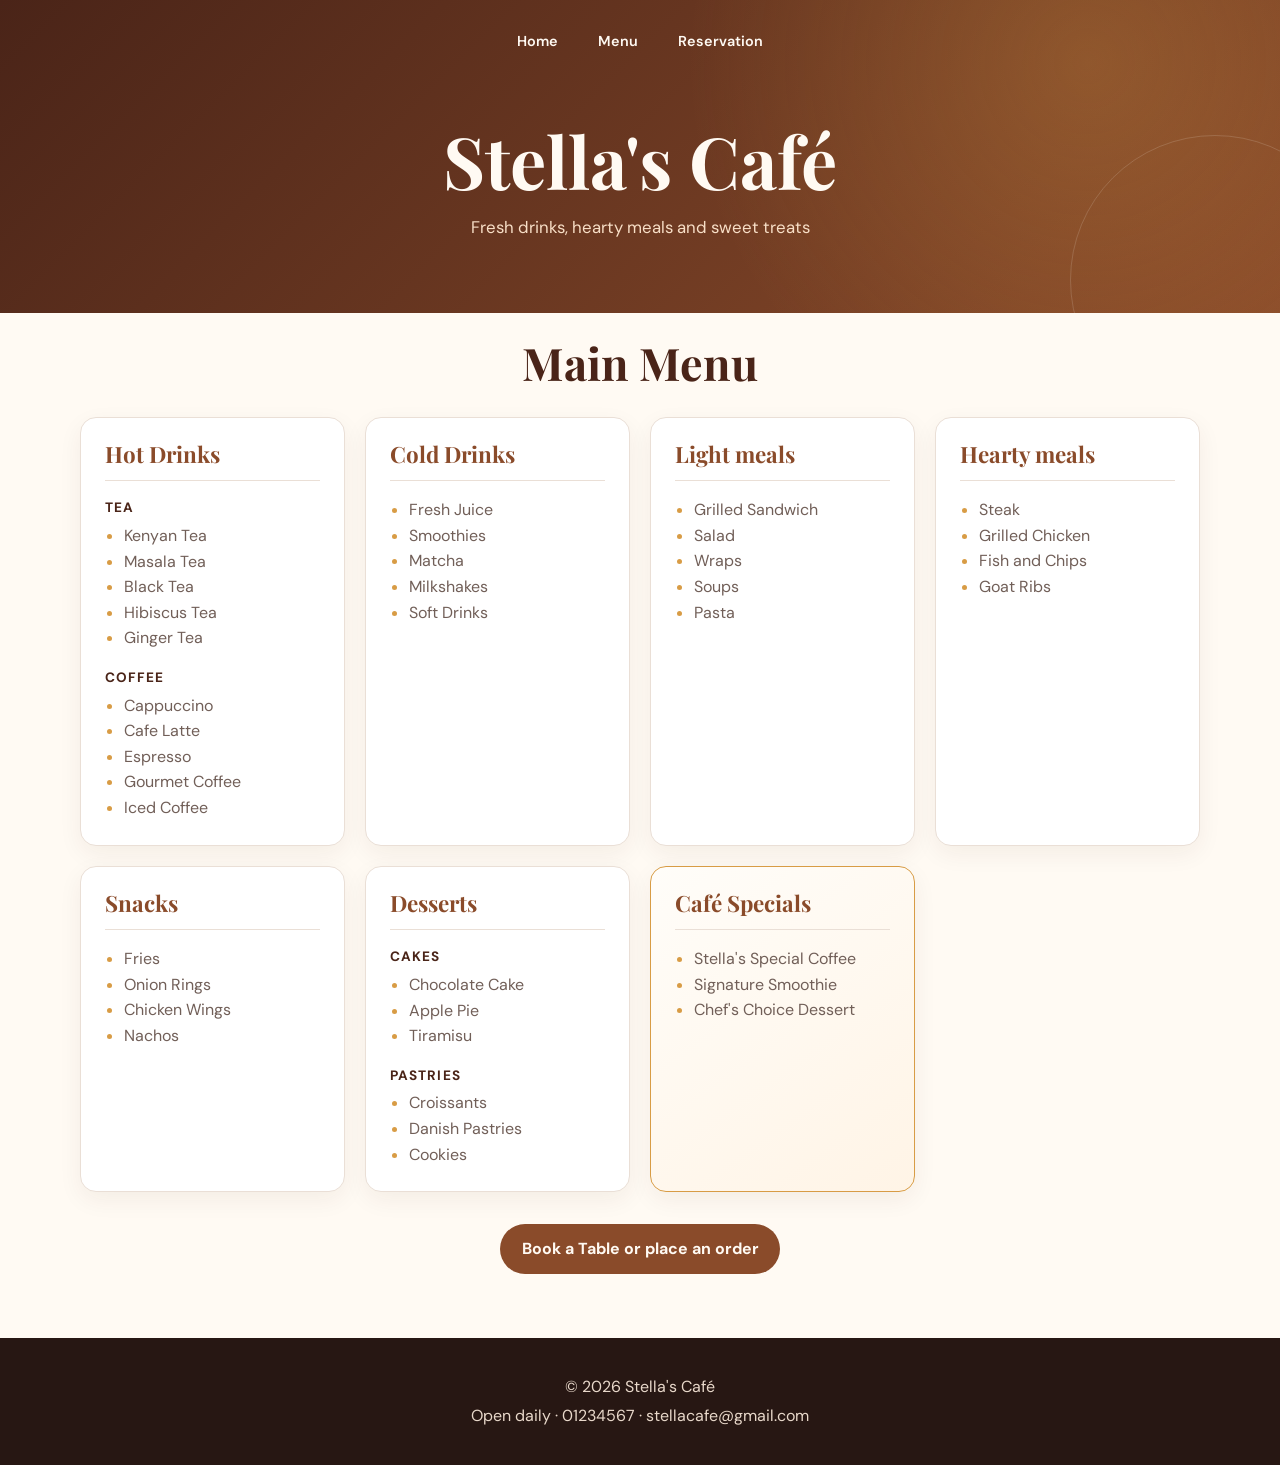
==== commit b2eea1c6: "made changes to the css of the folder" ====
--- a/MY FIRST WEB/menu.html
+++ b/MY FIRST WEB/menu.html
@@ -3,30 +3,30 @@
 <head>
     <meta charset="UTF-8">
     <meta name = "viewport" content ="width=device-width,initial-scale=1.0">
-    <title>Café Menu</title>
-    <link rel = 'stylesheet' href ='menu.css'>
+    <title>Menu | Stella's Café</title>
+    <link rel="stylesheet" href="menu.css">
 </head>
 <body>
     <header class ="site-header">
-        <nav class = "main-nav">
-            <a href ="index.html">Home</a>
-            <a href = "menu.html">Menu</a>
-            <a href ="reservation.html">Reservation</a>
+        <nav class="main-nav" aria-label="Main navigation">
+            <a href="index.html">Home</a>
+            <a href="menu.html">Menu</a>
+            <a href="reservation.html">Reservation</a>
         </nav>
-        <h1>Welcome To Stella's Cafe</h1>
+        <h1>Stella's Café</h1>
         <p class="tagline">Fresh drinks, hearty meals and sweet treats</p>
     </header>
     <main>
         <h2>Main Menu</h2>
         <div class="menu-grid">
-            <section class="menu-card">
-                <h3>Hot Drinks</h3>
+            <section class="menu-card" aria-labelledby="hot-drinks">
+                <h3 id="hot-drinks">Hot Drinks</h3>
                 <h4>Tea</h4>
                 <ul>
                     <li>Kenyan Tea</li>
                     <li>Masala Tea</li>
                     <li>Black Tea</li>
-                    <li>Hibisscus Tea</li>
+                    <li>Hibiscus Tea</li>
                     <li>Ginger Tea</li>
                 </ul>
                 <h4>Coffee</h4>
@@ -34,21 +34,21 @@
                     <li>Cappuccino</li>
                     <li>Cafe Latte</li>
                     <li>Espresso</li>
-                    <li>Gourment</li>
-                    <li>Iced coffee</li>
+                    <li>Gourmet Coffee</li>
+                    <li>Iced Coffee</li>
                 </ul>
             </section>
-            <section class="menu-card">
-                <h3>Cold Drinks</h3>
+            <section class="menu-card" aria-labelledby="cold-drinks">
+                <h3 id="cold-drinks">Cold Drinks</h3>
                 <ul>
                     <li>Fresh Juice</li>
                     <li>Smoothies</li>
                     <li>Matcha</li>
                     <li>Milkshakes</li>
-                    <li>Sof drinks(soda)</li>
+                    <li>Soft Drinks</li>
                 </ul>
             </section>
-            <section class ="menu-card">
+            <section class="menu-card">
                 <h3>Light meals</h3>
                 <ul>
                     <li>Grilled Sandwich</li>
@@ -61,7 +61,7 @@
             <section class="menu-card">
                 <h3>Hearty meals</h3>
                 <ul>
-                    <li>steak</li>
+                    <li>Steak</li>
                     <li>Grilled Chicken</li>
                     <li>Fish and Chips</li>
                     <li>Goat Ribs</li>
@@ -104,14 +104,14 @@
 
         </div>
 
-        <p class="cta">
-            <a class="button" href="reservation.html">Book a Table or Place an Order</a>
-        </p>
+        <div class="cta">
+            <a class="button" href="reservation.html">Book a Table or place an order</a>
+        </div>
     </main>
 
     <footer class="site-footer">
         <p>&copy; 2026 Stella's Café</p>
-        <p>Open daily | Contact: add your phone and email here</p>
+        <p>Open daily · 01234567 · stellacafe@gmail.com</p>
     </footer>
 
 </body>
--- a/MY FIRST WEB/menu.css
+++ b/MY FIRST WEB/menu.css
@@ -1,209 +1,403 @@
+@import url('https://fonts.googleapis.com/css2?family=DM+Sans:wght@400;500;600;700&family=Playfair+Display:wght@600;700&display=swap');
+
 :root {
-    --cream: #fdf6ec;
-    --coffee: #6f4e37;
-    --tan: #d2b48c;
-    --espresso: #3b2a20;
-}
-
+    --cream: #fffaf3;
+    --surface: #ffffff;
+    --coffee: #8a4b2a;
+    --coffee-dark: #4a2418;
+    --espresso: #271713;
+    --muted: #715f58;
+    --tan: #e7cdb5;
+    --gold: #d89c45;
+    --line: #eadfd6;
+    --shadow: 0 16px 40px rgba(74, 36, 24, 0.1);
+}
 
 * {
     box-sizing: border-box;
 }
 
-fieldset legend {
-    font-weight: bold;
-    font-size: 1.2em;
-    border: 1px solid #E6D5C3;
-    border-radius: 6px;
-    background-color: white;
-    padding: 0 10px;
-    color: #6F4E37;
-}
-fieldset
-{background-color: white;
-    border: 1px solid #E6D5C3;
-    border-radius: 8px;
-    padding:16px;
-    margin-bottom: 20px;
+html {
+    scroll-behavior: smooth;
 }
 
 body {
-    background-color:var(--cream);
+    min-width: 320px;
+    margin: 0;
+    background: var(--cream);
     color: var(--espresso);
-    border: 1px solid #E6D5C3;
+    font-family: 'DM Sans', Arial, sans-serif;
     font-size: 16px;
     line-height: 1.6;
-    padding: 20px;
-    max-width: 800px;
+}
+
+.site-header {
+    position: relative;
+    overflow: hidden;
+    padding: 1.25rem 1.25rem 4.5rem;
+    background:
+        radial-gradient(circle at 85% 20%, rgba(216, 156, 69, 0.25), transparent 25rem),
+        linear-gradient(135deg, var(--coffee-dark), var(--coffee));
+    color: var(--cream);
+    text-align: center;
+}
+
+.site-header::after {
+    position: absolute;
+    right: -5rem;
+    bottom: -7rem;
+    width: 18rem;
+    height: 18rem;
+    border: 1px solid rgba(255, 250, 243, 0.15);
+    border-radius: 50%;
+    content: '';
+}
+
+.main-nav,
+.site-header nav {
+    position: relative;
+    z-index: 1;
+    display: flex;
+    justify-content: center;
+    flex-wrap: wrap;
+    gap: 0.35rem;
+    margin-bottom: 3.5rem;
+}
+
+.main-nav a,
+.site-header nav a {
+    padding: 0.55rem 1rem;
+    border: 1px solid transparent;
+    border-radius: 999px;
+    color: var(--cream);
+    font-size: 0.9rem;
+    font-weight: 600;
+    text-decoration: none;
+    transition: background 180ms ease, border-color 180ms ease, transform 180ms ease;
+}
+
+.main-nav a:hover,
+.site-header nav a:hover,
+.main-nav a:focus-visible,
+.site-header nav a:focus-visible {
+    border-color: rgba(255, 250, 243, 0.35);
+    background: rgba(255, 250, 243, 0.12);
+    transform: translateY(-1px);
+}
+
+h1,
+h2,
+h3 {
+    font-family: 'Playfair Display', Georgia, serif;
+    line-height: 1.15;
+}
+
+.site-header h1 {
+    position: relative;
+    z-index: 1;
+    max-width: 720px;
+    margin: 0 auto 0.8rem;
+    color: var(--cream);
+    font-size: clamp(2.4rem, 6vw, 4.5rem);
+}
+
+.tagline {
+    position: relative;
+    z-index: 1;
+    max-width: 600px;
+    margin: 0 auto;
+    color: #f8dfc7;
+    font-size: 1.05rem;
+}
+
+main {
+    width: min(1120px, calc(100% - 2rem));
+    margin: -2.5rem auto 0;
+    padding: 0 0 4rem;
+}
+
+main > h2 {
+    margin: 4rem 0 1.75rem;
+    color: var(--coffee-dark);
+    font-size: clamp(2rem, 4vw, 2.8rem);
+    text-align: center;
+}
+
+.hero {
+    position: relative;
+    overflow: hidden;
+    padding: clamp(2.5rem, 7vw, 5rem) 1.5rem;
+    border-radius: 1.25rem;
+    background:
+        linear-gradient(120deg, rgba(39, 23, 19, 0.92), rgba(138, 75, 42, 0.88)),
+        radial-gradient(circle at top right, var(--gold), transparent 50%);
+    box-shadow: var(--shadow);
+    color: var(--cream);
+    text-align: center;
+}
+
+.hero h2 {
+    max-width: 720px;
+    margin: 0 auto 1rem;
+    color: var(--cream);
+    font-size: clamp(2rem, 5vw, 3.5rem);
+}
+
+.hero p {
+    max-width: 620px;
+    margin: 0 auto;
+    color: #f8dfc7;
+    font-size: 1.05rem;
+}
+
+.cta {
+    display: flex;
+    justify-content: center;
+    flex-wrap: wrap;
+    gap: 0.75rem;
+    margin: 2rem 0 0;
+}
+
+.button,
+button {
+    display: inline-flex;
+    justify-content: center;
+    align-items: center;
+    min-height: 3rem;
+    padding: 0.75rem 1.35rem;
+    border: 0;
+    border-radius: 999px;
+    background: var(--coffee);
+    color: var(--cream);
+    font: inherit;
+    font-weight: 700;
+    text-decoration: none;
+    cursor: pointer;
+    transition: background 180ms ease, box-shadow 180ms ease, transform 180ms ease;
+}
+
+.hero .button:first-child,
+.button:hover,
+button:hover {
+    background: var(--gold);
+    color: var(--espresso);
+}
+
+.hero .button:last-child {
+    border: 1px solid rgba(255, 250, 243, 0.35);
+    background: transparent;
+}
+
+.button:hover,
+button:hover {
+    box-shadow: 0 8px 18px rgba(74, 36, 24, 0.18);
+    transform: translateY(-2px);
+}
+
+.menu-grid {
+    display: grid;
+    grid-template-columns: repeat(auto-fit, minmax(245px, 1fr));
+    gap: 1.25rem;
+}
+
+.menu-card,
+.info,
+form {
+    border: 1px solid var(--line);
+    border-radius: 1rem;
+    background: var(--surface);
+    box-shadow: 0 8px 24px rgba(74, 36, 24, 0.06);
+}
+
+.menu-card {
+    position: relative;
+    padding: 1.5rem;
+    transition: box-shadow 180ms ease, transform 180ms ease;
+}
+
+.menu-card:hover {
+    box-shadow: var(--shadow);
+    transform: translateY(-4px);
+}
+
+.menu-card h3 {
+    margin: 0 0 1rem;
+    padding-bottom: 0.8rem;
+    border-bottom: 1px solid var(--line);
+    color: var(--coffee);
+    font-size: 1.4rem;
+}
+
+.menu-card h4 {
+    margin: 1rem 0 0.25rem;
+    color: var(--coffee-dark);
+    font-size: 0.85rem;
+    letter-spacing: 0.08em;
+    text-transform: uppercase;
+}
+
+.menu-card ul {
     margin: 0;
-   font-family:Georgia, 'Times New Roman', Times, serif;
-}
-
-.site-header{
-    background-color: var(--coffee);
-    color: var(--cream);
-    text-align: center;
-    padding: 1rem;
-}
-.main-nav a{
-    color:var(--cream);
-    text-decoration: underline;
-    padding:0.5rem o.75rem;
-}
-.main-nav a:hover{
-    text-decoration: underline;
-}
-main{
-    max-width: 1100px;
-    margin:0 auto;
-    padding:1rem;
-
-}
-h2{
-    color:var(--coffee);
-    text-align: center;
-}
-.menu-grid{
-    display: grid;
-    grid-template-columns: repeat(auto-fit,minmax(240px,1fr));
-    gap:1rem;
-}
-.menu-card{
-    background-color: #fff;
-    border:2px solid var(--tan);
-    border-radius: 8px;
-    padding:1rem;
-
-}
-.menu-card h3{
-    color:var(--coffee);
+    padding-left: 1.2rem;
+    color: var(--muted);
+}
+
+.menu-card li::marker {
+    color: var(--gold);
+}
+
+.menu-card.special {
+    border-color: var(--gold);
+    background: linear-gradient(145deg, #fffdf9, #fff4e6);
+}
+
+.info {
+    margin-top: 1.25rem;
+    padding: 1.75rem;
+    text-align: center;
+}
+
+.info h2 {
     margin-top: 0;
-    border-bottom: 1px solid var(--tan);
-}
-.menu-card h4{
-    margin-bottom: 0.25rem;
-}
-menu-card ul {
-    margin-top: 0;
-    padding-left: 1.2rem;
-}
-
-.special {
-    border-color: var(--coffee);
-}
-
-/* Button */
-.cta {
-    text-align: center;
-    margin: 2rem 0;
-    color:blue;
-}
-.cta a:hover{
-    text-decoration: underline;
-}
-.button {
-    display: inline-block;
-    background-color: var(--coffee);
-    color: var(--cream);
-    padding: 0.75rem 1.5rem;
-    border-radius: 6px;
-    text-decoration: none;
-}
-
-.button:hover {
-    background-color: var(--espresso);
-}
-
-/* Footer */
-.site-footer {
-    background-color: var(--espresso);
-    color: var(--cream);
-    text-align: center;
-    padding: 1rem;
-}
-
-/* Home page */
-.hero {
-    text-align: center;
-    padding: 2rem 1rem;
-}
-
-.cta .button {
-    margin: 0.25rem;
-}
-
-.info {
-    text-align: center;
-}
-
-/* Reservation form */
+    color: var(--coffee-dark);
+}
+
+.info p {
+    margin: 0.35rem;
+    color: var(--muted);
+}
+
 form {
-    max-width: 700px;
+    max-width: 780px;
     margin: 0 auto;
+    padding: clamp(1.25rem, 4vw, 2rem);
+}
+
+form > h2 {
+    margin: 0 0 1.5rem;
+    color: var(--coffee-dark);
+    font-size: clamp(1.8rem, 4vw, 2.5rem);
+    text-align: center;
 }
 
 fieldset {
-    background-color: #fff;
-    border: 2px solid var(--tan);
-    border-radius: 8px;
-    padding: 1rem;
-    margin-bottom: 1rem;
+    margin: 0 0 1rem;
+    padding: 1.25rem;
+    border: 1px solid var(--line);
+    border-radius: 0.75rem;
+    background: #fffdfb;
+}
+
+fieldset fieldset {
+    margin-top: 1rem;
+    background: var(--cream);
 }
 
 legend {
+    padding: 0 0.5rem;
     color: var(--coffee);
-    font-weight: bold;
-    padding: 0 0.5rem;
-}
-
-.field {
-    margin-bottom: 1rem;
-}
-
-.field label {
-    display: block;
-    margin-bottom: 0.25rem;
-}
-
-input[type="text"],
-input[type="tel"],
-input[type="email"],
-input[type="number"],
-input[type="datetime-local"],
+    font-family: 'Playfair Display', Georgia, serif;
+    font-size: 1.1rem;
+    font-weight: 700;
+}
+
+.form-label {
+    margin: 0.75rem 0 0.3rem;
+}
+
+label {
+    color: var(--coffee-dark);
+    font-weight: 600;
+}
+
+input[type='text'],
+input[type='tel'],
+input[type='email'],
+input[type='number'],
+input[type='datetime-local'],
 select,
 textarea {
     width: 100%;
-    padding: 0.6rem;
+    padding: 0.75rem 0.85rem;
     border: 1px solid var(--tan);
-    border-radius: 6px;
+    border-radius: 0.55rem;
+    background: var(--surface);
+    color: var(--espresso);
     font: inherit;
+}
+
+textarea {
+    min-height: 6rem;
+    resize: vertical;
 }
 
 input:focus,
 select:focus,
 textarea:focus {
-    outline: 2px solid var(--coffee);
-}
-
-.option {
-    margin-bottom: 0.5rem;
-}
-
-button {
-    background-color: var(--coffee);
-    color: var(--cream);
-    border: none;
-    padding: 0.75rem 1.5rem;
-    border-radius: 6px;
-    font: inherit;
-    cursor: pointer;
-}
-
-button:hover {
-    background-color: var(--espresso);
-}
-
-button[type="reset"] {
-    background-color: var(--tan);
-    color: var(--espresso);
-}+    outline: 3px solid rgba(216, 156, 69, 0.28);
+    border-color: var(--coffee);
+}
+
+input[type='radio'] {
+    accent-color: var(--coffee);
+}
+
+button[type='reset'] {
+    margin-left: 0.5rem;
+    background: #eadfd6;
+    color: var(--coffee-dark);
+}
+
+button[type='reset']:hover {
+    background: var(--tan);
+}
+
+form > button {
+    margin-top: 0.5rem;
+}
+
+.site-footer {
+    padding: 2rem 1rem;
+    background: var(--espresso);
+    color: #e8d8ca;
+    text-align: center;
+}
+
+.site-footer p {
+    margin: 0.25rem;
+}
+
+@media (max-width: 600px) {
+    .site-header {
+        padding-bottom: 3.5rem;
+    }
+
+    .main-nav,
+    .site-header nav {
+        margin-bottom: 2.5rem;
+    }
+
+    main {
+        width: min(100% - 1rem, 1120px);
+    }
+
+    .hero {
+        border-radius: 0.9rem;
+    }
+
+    form {
+        padding: 1rem;
+    }
+
+    fieldset {
+        padding: 1rem;
+    }
+
+    form > button {
+        width: 100%;
+    }
+
+    button[type='reset'] {
+        margin: 0.65rem 0 0;
+    }
+}
